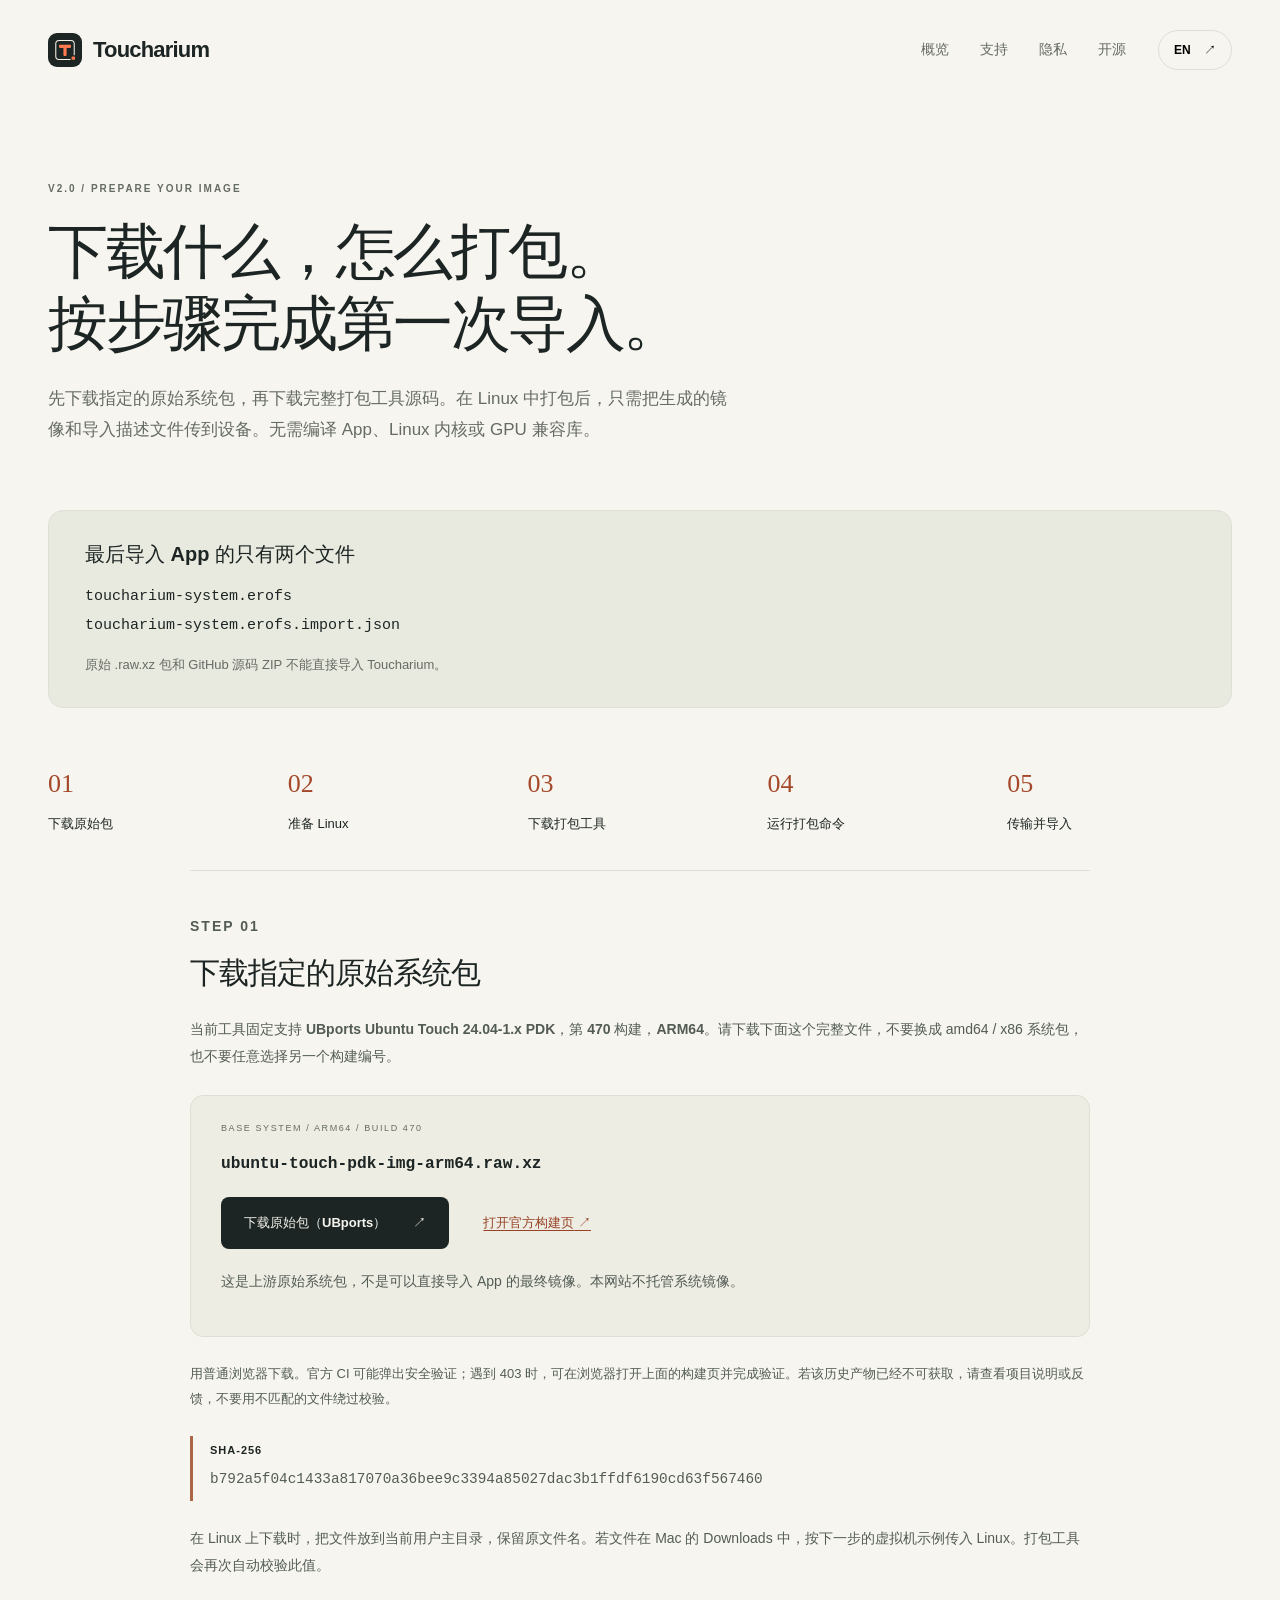
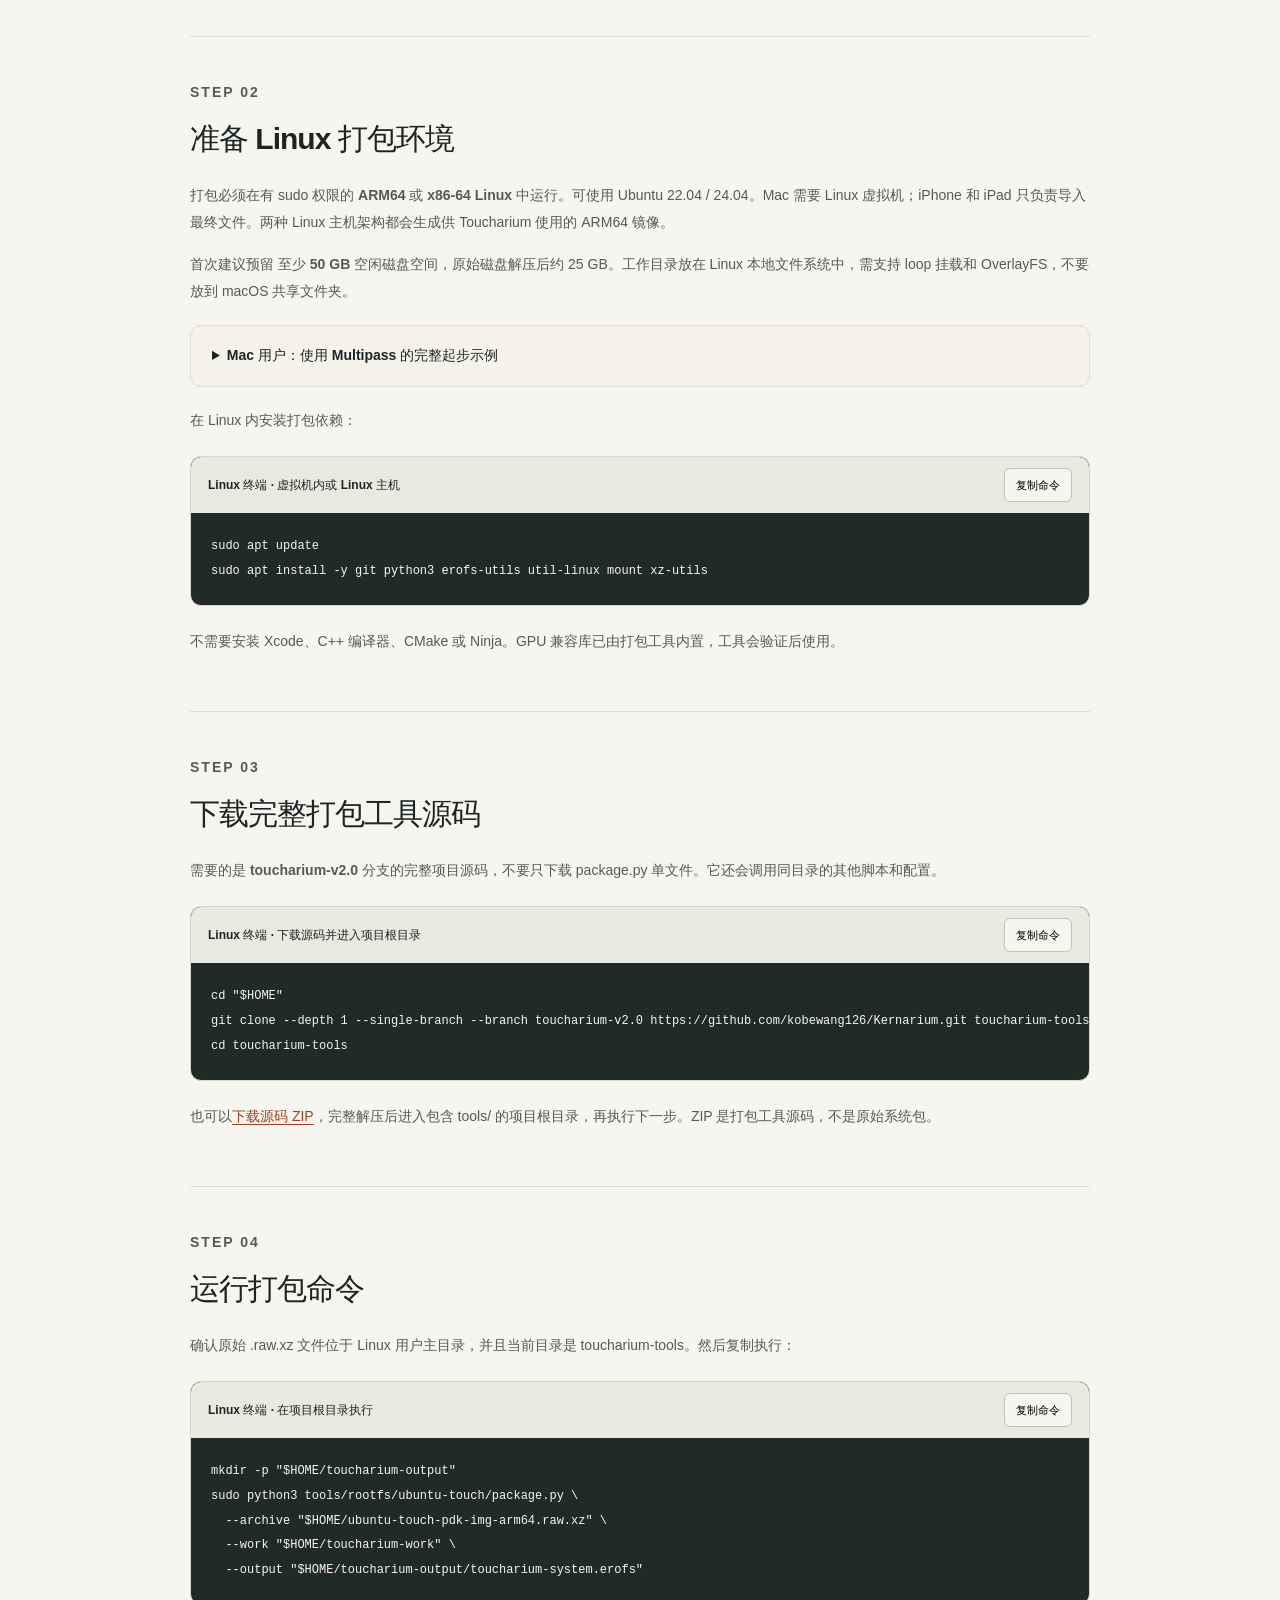
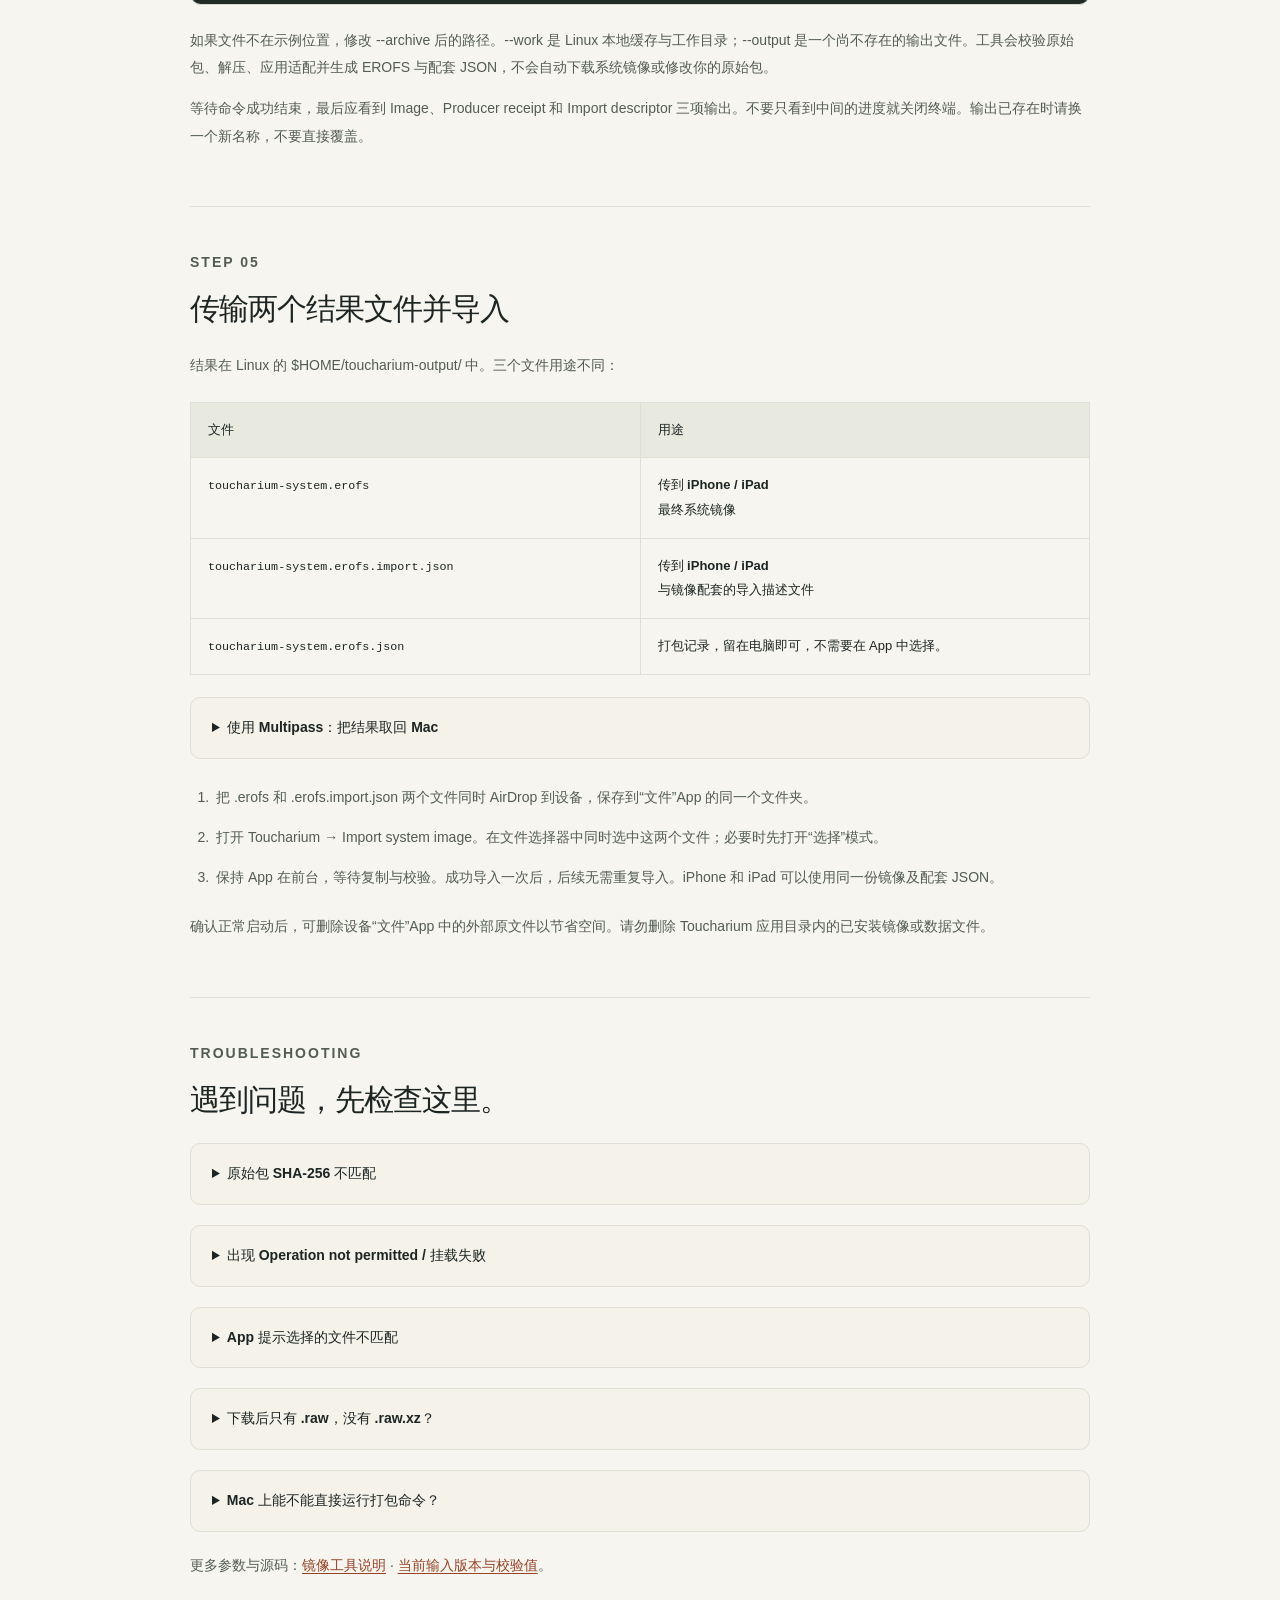
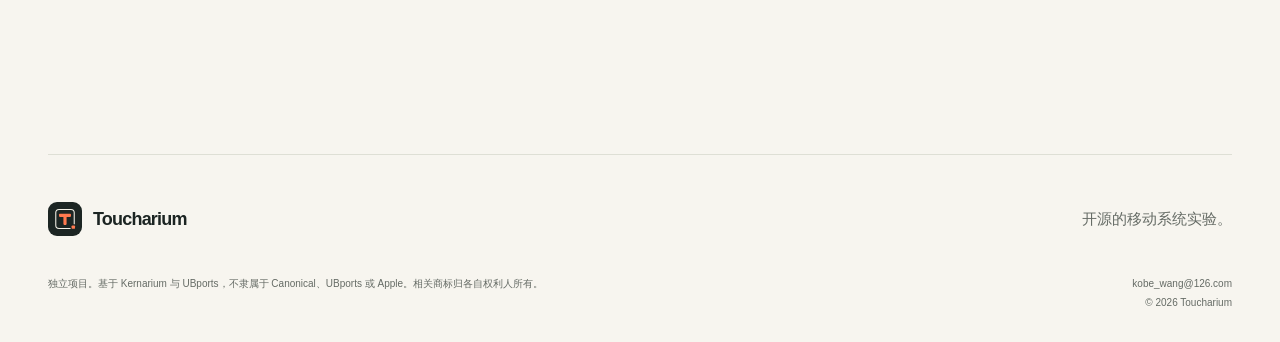
==== image-guide.html @ d398beb9 "Add step-by-step image download and packaging guide" ====
<!doctype html>
<!-- SPDX-License-Identifier: GPL-2.0-or-later -->
<html lang="zh-CN" data-lang="zh"><head><meta charset="utf-8"><meta name="viewport" content="width=device-width, initial-scale=1"><title>镜像下载与打包指南 / Image preparation · Toucharium</title><meta name="description" content="Toucharium V2.0 镜像准备指南：下载指定 UBports 原始包，在 ARM64 或 x86-64 Linux 打包，再将 EROFS 镜像和配套 JSON 导入 iPhone 或 iPad。"><meta name="theme-color" content="#f7f5ef"><meta name="color-scheme" content="light"><meta name="referrer" content="strict-origin-when-cross-origin"><link rel="icon" href="assets/icon.svg" type="image/svg+xml"><link rel="stylesheet" href="assets/style.css?v=image-preparation"><script src="assets/site.js?v=image-preparation" defer></script></head><body><a class="skip" href="#main"><span data-zh>跳到正文</span><span data-en lang="en">Skip to content</span></a><header class="site-header"><a class="wordmark" href="./" aria-label="Toucharium home"><img src="assets/icon.svg" width="34" height="34" alt=""><span>Toucharium</span></a><nav aria-label="Main navigation"><a href="./"><span data-zh>概览</span><span data-en lang="en">Overview</span></a><a href="support.html"><span data-zh>支持</span><span data-en lang="en">Support</span></a><a href="privacy.html"><span data-zh>隐私</span><span data-en lang="en">Privacy</span></a><a href="open-source.html"><span data-zh>开源</span><span data-en lang="en">Source</span></a></nav><button class="language" id="language" type="button" aria-label="Switch to English">EN <span aria-hidden="true">↗</span></button></header><main id="main"><div class="page-heading"><p class="eyebrow">V2.0 / PREPARE YOUR IMAGE</p><h1><span data-zh>下载什么，怎么打包。<br>按步骤完成第一次导入。</span><span data-en lang="en">What to download. How to package it.<br>Your first import, step by step.</span></h1><p class="lead"><span data-zh>先下载指定的原始系统包，再下载完整打包工具源码。在 Linux 中打包后，只需把生成的镜像和导入描述文件传到设备。无需编译 App、Linux 内核或 GPU 兼容库。</span><span data-en lang="en">Download the specified base-system archive and the complete packaging-tool source. Package on Linux, then transfer the resulting image and import descriptor to your device. You do not need to compile the app, Linux kernel or GPU compatibility library.</span></p></div><div class="prep-outcome"><strong><span data-zh>最后导入 App 的只有两个文件</span><span data-en lang="en">Only two files go into the app</span></strong><code>toucharium-system.erofs<br>toucharium-system.erofs.import.json</code><p><span data-zh>原始 .raw.xz 包和 GitHub 源码 ZIP 不能直接导入 Toucharium。</span><span data-en lang="en">The original .raw.xz archive and GitHub source ZIP cannot be imported directly into Toucharium.</span></p></div><nav class="prep-steps-nav" aria-label="Preparation steps"><a href="#download-base"><span>01</span><span data-zh>下载原始包</span><span data-en lang="en">Download base</span></a><a href="#linux-environment"><span>02</span><span data-zh>准备 Linux</span><span data-en lang="en">Prepare Linux</span></a><a href="#download-tools"><span>03</span><span data-zh>下载打包工具</span><span data-en lang="en">Get the tools</span></a><a href="#package-image"><span>04</span><span data-zh>运行打包命令</span><span data-en lang="en">Package image</span></a><a href="#transfer-import"><span>05</span><span data-zh>传输并导入</span><span data-en lang="en">Transfer & import</span></a></nav><div class="prep-content"><section class="prep-step" id="download-base"><p class="eyebrow">STEP 01</p><h2><span data-zh>下载指定的原始系统包</span><span data-en lang="en">Download the pinned base archive</span></h2><p><span data-zh>当前工具固定支持 <strong>UBports Ubuntu Touch 24.04-1.x PDK，第 470 构建，ARM64</strong>。请下载下面这个完整文件，不要换成 amd64 / x86 系统包，也不要任意选择另一个构建编号。</span><span data-en lang="en">The current tool pins <strong>UBports Ubuntu Touch 24.04-1.x PDK, build 470, ARM64</strong>. Download the complete file below. Do not substitute an amd64/x86 guest archive or a different build number.</span></p><div class="download-card"><span class="feature-number">BASE SYSTEM / ARM64 / BUILD 470</span><h3><code>ubuntu-touch-pdk-img-arm64.raw.xz</code></h3><div class="download-actions"><a class="button primary" href="https://ci.ubports.com/job/ubuntu-touch-rootfs/job/ubports%252F24.04-1.x/470/artifact/ubuntu-touch-pdk-img-arm64.raw.xz" target="_blank" rel="noopener"><span data-zh>下载原始包（UBports）</span><span data-en lang="en">Download archive (UBports)</span> ↗</a><a class="text-link" href="https://ci.ubports.com/job/ubuntu-touch-rootfs/job/ubports%252F24.04-1.x/470/" target="_blank" rel="noopener"><span data-zh>打开官方构建页</span><span data-en lang="en">Open official build page</span> ↗</a></div><p><span data-zh>这是上游原始系统包，不是可以直接导入 App 的最终镜像。本网站不托管系统镜像。</span><span data-en lang="en">This is the upstream base-system archive, not the finished app-import image. This website does not host system images.</span></p></div><p class="prep-note"><span data-zh>用普通浏览器下载。官方 CI 可能弹出安全验证；遇到 403 时，可在浏览器打开上面的构建页并完成验证。若该历史产物已经不可获取，请查看项目说明或反馈，不要用不匹配的文件绕过校验。</span><span data-en lang="en">Use a normal browser to download it. The official CI may show a browser security challenge. If you see a 403 response, open the build page in your browser and complete its verification. If the historical artifact is no longer available, consult the project or report it rather than bypassing validation with another file.</span></p><div class="digest-box"><strong>SHA-256</strong><code>b792a5f04c1433a817070a36bee9c3394a85027dac3b1ffdf6190cd63f567460</code></div><p><span data-zh>在 Linux 上下载时，把文件放到当前用户主目录，保留原文件名。若文件在 Mac 的 Downloads 中，按下一步的虚拟机示例传入 Linux。打包工具会再次自动校验此值。</span><span data-en lang="en">When downloading on Linux, place the file in your current user’s home directory and retain its filename. If it is in Downloads on a Mac, use the VM example in the next step to transfer it into Linux. The packaging tool verifies this digest again automatically.</span></p></section><section class="prep-step" id="linux-environment"><p class="eyebrow">STEP 02</p><h2><span data-zh>准备 Linux 打包环境</span><span data-en lang="en">Prepare the Linux environment</span></h2><p><span data-zh>打包必须在有 sudo 权限的 <strong>ARM64 或 x86-64 Linux</strong> 中运行。可使用 Ubuntu 22.04 / 24.04。Mac 需要 Linux 虚拟机；iPhone 和 iPad 只负责导入最终文件。两种 Linux 主机架构都会生成供 Toucharium 使用的 ARM64 镜像。</span><span data-en lang="en">Packaging runs on <strong>ARM64 or x86-64 Linux</strong> with sudo access; Ubuntu 22.04 / 24.04 can be used. A Mac needs a Linux VM. iPhone and iPad only import the finished files. Either Linux host architecture produces an ARM64 guest image for Toucharium.</span></p><p><span data-zh>首次建议预留 <strong>至少 50 GB 空闲磁盘空间</strong>，原始磁盘解压后约 25 GB。工作目录放在 Linux 本地文件系统中，需支持 loop 挂载和 OverlayFS，不要放到 macOS 共享文件夹。</span><span data-en lang="en">Allow <strong>at least 50 GB of free disk space</strong> for a first run; the decompressed raw disk is approximately 25 GB. Keep the work directory on a local Linux filesystem supporting loop mounts and OverlayFS, rather than a macOS shared folder.</span></p><details class="prep-option"><summary><span data-zh>Mac 用户：使用 Multipass 的完整起步示例</span><span data-en lang="en">On a Mac: a Multipass setup example</span></summary><p><span data-zh>先按 <a href="https://canonical.com/multipass/docs/latest/how-to-guides/install-multipass/" target="_blank" rel="noopener">Multipass 官方说明</a>安装 Multipass。以下示例创建 Ubuntu 24.04 虚拟机，分配 70 GB 磁盘和 4 GB 内存。若同名虚拟机已存在，可使用现有虚拟机或换一个名称。</span><span data-en lang="en">Install Multipass using the <a href="https://canonical.com/multipass/docs/latest/how-to-guides/install-multipass/" target="_blank" rel="noopener">official instructions</a>. This example creates an Ubuntu 24.04 VM with a 70 GB disk and 4 GB of memory. If that name already exists, use your existing VM or choose another name.</span></p><div class="command-block"><div class="command-top"><span class="terminal-label mac"><span data-zh>Mac 终端 · 尚未进入 Linux</span><span data-en lang="en">Mac terminal · before entering Linux</span></span><button type="button" class="copy-command" data-copy-target="mac-vm"><span data-zh>复制命令</span><span data-en lang="en">Copy command</span></button></div><pre><code id="mac-vm">multipass launch 24.04 --name toucharium-packager --disk 70G --memory 4G --cpus 4
multipass transfer &quot;$HOME/Downloads/ubuntu-touch-pdk-img-arm64.raw.xz&quot; toucharium-packager:.
multipass shell toucharium-packager</code></pre></div><p><span data-zh>执行 shell 命令后，后续的 Linux 命令都在虚拟机内运行。这里的 $HOME 指 Linux 用户主目录，不是 Mac 主目录。参考：<a href="https://canonical.com/multipass/docs/latest/reference/command-line-interface/launch/">创建虚拟机</a>、<a href="https://canonical.com/multipass/docs/latest/reference/command-line-interface/transfer/">传输文件</a>。</span><span data-en lang="en">After entering the shell, run subsequent Linux commands inside the VM. $HOME now refers to your Linux home, not your Mac home. References: <a href="https://canonical.com/multipass/docs/latest/reference/command-line-interface/launch/">launch</a> and <a href="https://canonical.com/multipass/docs/latest/reference/command-line-interface/transfer/">transfer</a>.</span></p></details><p><span data-zh>在 Linux 内安装打包依赖：</span><span data-en lang="en">Install the packaging dependencies inside Linux:</span></p><div class="command-block"><div class="command-top"><span class="terminal-label linux"><span data-zh>Linux 终端 · 虚拟机内或 Linux 主机</span><span data-en lang="en">Linux terminal · VM or Linux host</span></span><button type="button" class="copy-command" data-copy-target="linux-deps"><span data-zh>复制命令</span><span data-en lang="en">Copy command</span></button></div><pre><code id="linux-deps">sudo apt update
sudo apt install -y git python3 erofs-utils util-linux mount xz-utils</code></pre></div><p><span data-zh>不需要安装 Xcode、C++ 编译器、CMake 或 Ninja。GPU 兼容库已由打包工具内置，工具会验证后使用。</span><span data-en lang="en">Xcode, a C++ compiler, CMake and Ninja are not required. The tool already embeds the GPU compatibility library and verifies it before use.</span></p></section><section class="prep-step" id="download-tools"><p class="eyebrow">STEP 03</p><h2><span data-zh>下载完整打包工具源码</span><span data-en lang="en">Get the complete packaging tools</span></h2><p><span data-zh>需要的是 <strong>toucharium-v2.0 分支的完整项目源码</strong>，不要只下载 package.py 单文件。它还会调用同目录的其他脚本和配置。</span><span data-en lang="en">Use the <strong>complete project source from the toucharium-v2.0 branch</strong>, not package.py alone. It needs the other scripts and configuration files beside it.</span></p><div class="command-block"><div class="command-top"><span class="terminal-label linux"><span data-zh>Linux 终端 · 下载源码并进入项目根目录</span><span data-en lang="en">Linux terminal · get the source and enter its root</span></span><button type="button" class="copy-command" data-copy-target="linux-source"><span data-zh>复制命令</span><span data-en lang="en">Copy command</span></button></div><pre><code id="linux-source">cd &quot;$HOME&quot;
git clone --depth 1 --single-branch --branch toucharium-v2.0 https://github.com/kobewang126/Kernarium.git toucharium-tools
cd toucharium-tools</code></pre></div><p><span data-zh>也可以<a href="https://github.com/kobewang126/Kernarium/archive/refs/heads/toucharium-v2.0.zip">下载源码 ZIP</a>，完整解压后进入包含 tools/ 的项目根目录，再执行下一步。ZIP 是打包工具源码，不是原始系统包。</span><span data-en lang="en">Alternatively, <a href="https://github.com/kobewang126/Kernarium/archive/refs/heads/toucharium-v2.0.zip">download the source ZIP</a>, extract the complete archive and enter the project root containing tools/ before continuing. This ZIP contains the packaging-tool source, not the base-system archive.</span></p></section><section class="prep-step" id="package-image"><p class="eyebrow">STEP 04</p><h2><span data-zh>运行打包命令</span><span data-en lang="en">Package the image</span></h2><p><span data-zh>确认原始 .raw.xz 文件位于 Linux 用户主目录，并且当前目录是 toucharium-tools。然后复制执行：</span><span data-en lang="en">Make sure the .raw.xz archive is in your Linux home directory and that you are in toucharium-tools. Then run:</span></p><div class="command-block"><div class="command-top"><span class="terminal-label linux"><span data-zh>Linux 终端 · 在项目根目录执行</span><span data-en lang="en">Linux terminal · run from the project root</span></span><button type="button" class="copy-command" data-copy-target="linux-package"><span data-zh>复制命令</span><span data-en lang="en">Copy command</span></button></div><pre><code id="linux-package">mkdir -p &quot;$HOME/toucharium-output&quot;
sudo python3 tools/rootfs/ubuntu-touch/package.py \
  --archive &quot;$HOME/ubuntu-touch-pdk-img-arm64.raw.xz&quot; \
  --work &quot;$HOME/toucharium-work&quot; \
  --output &quot;$HOME/toucharium-output/toucharium-system.erofs&quot;</code></pre></div><p><span data-zh>如果文件不在示例位置，修改 --archive 后的路径。--work 是 Linux 本地缓存与工作目录；--output 是一个尚不存在的输出文件。工具会校验原始包、解压、应用适配并生成 EROFS 与配套 JSON，不会自动下载系统镜像或修改你的原始包。</span><span data-en lang="en">If the archive is elsewhere, adjust the path after --archive. --work is a local Linux cache/work directory, and --output must be a new output filename. The tool verifies and decompresses the input, applies adaptations and writes EROFS and JSON outputs. It does not download a system image or modify the original archive.</span></p><p><span data-zh>等待命令成功结束，最后应看到 Image、Producer receipt 和 Import descriptor 三项输出。不要只看到中间的进度就关闭终端。输出已存在时请换一个新名称，不要直接覆盖。</span><span data-en lang="en">Wait for the command to finish successfully. Its final output lists Image, Producer receipt and Import descriptor. Do not close the terminal after an intermediate progress message. If the output already exists, choose another filename rather than overwriting it.</span></p></section><section class="prep-step" id="transfer-import"><p class="eyebrow">STEP 05</p><h2><span data-zh>传输两个结果文件并导入</span><span data-en lang="en">Transfer and import the two result files</span></h2><p><span data-zh>结果在 Linux 的 $HOME/toucharium-output/ 中。三个文件用途不同：</span><span data-en lang="en">The output is in $HOME/toucharium-output/ inside Linux. The three files have different roles:</span></p><table class="prep-files"><thead><tr><th><span data-zh>文件</span><span data-en lang="en">File</span></th><th><span data-zh>用途</span><span data-en lang="en">Use</span></th></tr></thead><tbody><tr><td><code>toucharium-system.erofs</code></td><td><strong><span data-zh>传到 iPhone / iPad</span><span data-en lang="en">Transfer to iPhone / iPad</span></strong><br><span data-zh>最终系统镜像</span><span data-en lang="en">The finished system image</span></td></tr><tr><td><code>toucharium-system.erofs.import.json</code></td><td><strong><span data-zh>传到 iPhone / iPad</span><span data-en lang="en">Transfer to iPhone / iPad</span></strong><br><span data-zh>与镜像配套的导入描述文件</span><span data-en lang="en">The matching import descriptor</span></td></tr><tr><td><code>toucharium-system.erofs.json</code></td><td><span data-zh>打包记录，留在电脑即可，不需要在 App 中选择。</span><span data-en lang="en">Producer receipt. Keep on your computer; do not select it in the app.</span></td></tr></tbody></table><details class="prep-option"><summary><span data-zh>使用 Multipass：把结果取回 Mac</span><span data-en lang="en">With Multipass: copy the results back to your Mac</span></summary><p><span data-zh>先在 Linux shell 输入 exit，回到 Mac 宿主机终端，再执行下面两条命令。</span><span data-en lang="en">First enter exit in the Linux shell to return to your Mac terminal, then run both commands below.</span></p><div class="command-block"><div class="command-top"><span class="terminal-label mac"><span data-zh>Mac 终端 · 已退出 Linux shell</span><span data-en lang="en">Mac terminal · after leaving the Linux shell</span></span><button type="button" class="copy-command" data-copy-target="mac-results"><span data-zh>复制命令</span><span data-en lang="en">Copy command</span></button></div><pre><code id="mac-results">multipass transfer toucharium-packager:toucharium-output/toucharium-system.erofs &quot;$HOME/Downloads/&quot;
multipass transfer toucharium-packager:toucharium-output/toucharium-system.erofs.import.json &quot;$HOME/Downloads/&quot;</code></pre></div></details><ol class="prep-import-list"><li><span data-zh>把 .erofs 和 .erofs.import.json 两个文件同时 AirDrop 到设备，保存到“文件”App 的同一个文件夹。</span><span data-en lang="en">AirDrop both the .erofs and .erofs.import.json files to your device and save them in the same folder in Files.</span></li><li><span data-zh>打开 Toucharium → Import system image。在文件选择器中同时选中这两个文件；必要时先打开“选择”模式。</span><span data-en lang="en">Open Toucharium → Import system image. Select both files together in the document picker; enable Select mode if needed.</span></li><li><span data-zh>保持 App 在前台，等待复制与校验。成功导入一次后，后续无需重复导入。iPhone 和 iPad 可以使用同一份镜像及配套 JSON。</span><span data-en lang="en">Keep the app foregrounded while copying and verification finish. A successful import is reused on later launches. The same image and matching JSON work on iPhone and iPad.</span></li></ol><p><span data-zh>确认正常启动后，可删除设备“文件”App 中的外部原文件以节省空间。请勿删除 Toucharium 应用目录内的已安装镜像或数据文件。</span><span data-en lang="en">Once normal startup is confirmed, you may delete the external originals from Files to save space. Do not delete the installed image or data files inside Toucharium’s app directory.</span></p></section><section class="prep-step" id="problems"><p class="eyebrow">TROUBLESHOOTING</p><h2><span data-zh>遇到问题，先检查这里。</span><span data-en lang="en">If something fails, check these first.</span></h2><details class="prep-option"><summary><span data-zh>原始包 SHA-256 不匹配</span><span data-en lang="en">The base archive SHA-256 does not match</span></summary><p><span data-zh>确认下载的是第 470 构建的 ARM64 .raw.xz 完整文件，不是网页、源码 ZIP 或其他构建。若下载返回了 403 页面，保存下来的可能是 HTML，而不是镜像。不要跳过校验。</span><span data-en lang="en">Check that you have the complete ARM64 .raw.xz from build 470, not a web page, source ZIP or another build. A 403 download may have saved HTML instead of the archive. Do not bypass verification.</span></p></details><details class="prep-option"><summary><span data-zh>出现 Operation not permitted / 挂载失败</span><span data-en lang="en">Operation not permitted or mount failure</span></summary><p><span data-zh>确认使用 sudo，并在支持挂载的完整 Linux 主机或虚拟机中运行。受限容器可能没有挂载权限；工作目录也不能放到 Mac 共享文件夹。</span><span data-en lang="en">Use sudo on a full Linux host or VM with mount support. Restricted containers may not have mount permissions. Keep the work directory off Mac shared folders.</span></p></details><details class="prep-option"><summary><span data-zh>App 提示选择的文件不匹配</span><span data-en lang="en">The app says the files do not match</span></summary><p><span data-zh>只选同次打包生成的 .erofs 和 .erofs.import.json。不要选 .erofs.json 打包记录，也不要修改 JSON 中的校验值。重新打包的镜像可能有不同 SHA，必须使用新生成的配套 JSON。</span><span data-en lang="en">Select the .erofs and .erofs.import.json from the same packaging run. Do not choose the .erofs.json producer receipt or edit its checksums. A rebuilt image can have a different digest and needs its own generated descriptor.</span></p></details><details class="prep-option"><summary><span data-zh>下载后只有 .raw，没有 .raw.xz？</span><span data-en lang="en">The browser left a .raw file instead of .raw.xz?</span></summary><p><span data-zh>有些浏览器会自动解压下载内容。原本不需要手动解压；若现在已有完整的 .raw 文件，可以把打包命令中的 --archive 改为 --disk，并将路径改成该 .raw 文件的位置，其他参数保持不变。传入 Linux 时也使用实际文件名。工具仍会校验解压磁盘的大小和 SHA-256。</span><span data-en lang="en">Some browsers automatically decompress downloads. Manual extraction is unnecessary, but if you already have the complete .raw disk, replace --archive with --disk and point it to that .raw file; keep the other options unchanged. Transfer the actual filename into Linux too. The tool still checks the raw disk size and SHA-256.</span></p></details><details class="prep-option"><summary><span data-zh>Mac 上能不能直接运行打包命令？</span><span data-en lang="en">Can I package directly on macOS?</span></summary><p><span data-zh>不能直接打包；需要 Linux 的挂载与文件系统能力。可以在 Mac 下载文件，再传入 Linux 虚拟机完成打包。</span><span data-en lang="en">Packaging needs Linux mount and filesystem facilities. Download files on your Mac if you prefer, then transfer them into a Linux VM to package.</span></p></details><p><span data-zh>更多参数与源码：<a href="https://github.com/kobewang126/Kernarium/tree/toucharium-v2.0/tools/rootfs/ubuntu-touch">镜像工具说明</a> · <a href="https://github.com/kobewang126/Kernarium/blob/toucharium-v2.0/tools/rootfs/ubuntu-touch/sources.json">当前输入版本与校验值</a>。</span><span data-en lang="en">Further options and source: <a href="https://github.com/kobewang126/Kernarium/tree/toucharium-v2.0/tools/rootfs/ubuntu-touch">packaging-tool guide</a> · <a href="https://github.com/kobewang126/Kernarium/blob/toucharium-v2.0/tools/rootfs/ubuntu-touch/sources.json">pinned input and digests</a>.</span></p></section><p id="copy-status" class="copy-status" role="status" aria-live="polite"></p></div></main><footer class="site-footer"><div class="footer-top"><a class="wordmark" href="./"><img src="assets/icon.svg" width="30" height="30" alt=""><span>Toucharium</span></a><p><span data-zh>开源的移动系统实验。</span><span data-en lang="en">An open-source mobile computing experiment.</span></p></div><div class="footer-bottom"><p><span data-zh>独立项目。基于 Kernarium 与 UBports，不隶属于 Canonical、UBports 或 Apple。相关商标归各自权利人所有。</span><span data-en lang="en">An independent project built on Kernarium and UBports. Not affiliated with Canonical, UBports or Apple. Trademarks belong to their respective owners.</span></p><div><a href="mailto:kobe_wang@126.com">kobe_wang@126.com</a><span>© 2026 Toucharium</span></div></div></footer></body></html>
---- assets/style.css ----
/* SPDX-License-Identifier: GPL-2.0-or-later */
:root{--paper:#f7f5ef;--ink:#1c2523;--muted:#656b65;--line:#dedfd5;--orange:#ff794f;--serif:Georgia,"Songti SC",serif;font-family:-apple-system,BlinkMacSystemFont,"Segoe UI","PingFang SC",sans-serif;color:var(--ink);background:var(--paper);font-synthesis:none;scroll-behavior:smooth}
*{box-sizing:border-box}body{margin:0}a{color:inherit;text-decoration:none}button{font:inherit}img{display:block;max-width:100%;height:auto}button,a{-webkit-tap-highlight-color:transparent}a:focus-visible,button:focus-visible,summary:focus-visible{outline:3px solid #b74520;outline-offset:5px}::selection{background:#ffb79e;color:var(--ink)}[data-en]{display:none}html[data-lang=en] [data-en]{display:revert}html[data-lang=en] [data-zh]{display:none}.skip{position:absolute;left:16px;top:-80px;padding:14px;background:var(--ink);color:white;z-index:100}.skip:focus{top:12px}.site-header{height:100px;max-width:1280px;padding:0 48px;margin:auto;display:flex;align-items:center;justify-content:space-between;gap:32px}.wordmark{display:inline-flex;align-items:center;gap:11px;font-weight:720;font-size:22px;letter-spacing:-.8px;white-space:nowrap}.wordmark img{border-radius:9px;width:34px;height:34px}.site-header nav{display:flex;align-items:center;gap:31px;margin-left:auto;font-size:14px}.site-header nav a{color:var(--muted);padding:12px 0}.site-header nav a:hover,.site-header nav a[aria-current]{color:var(--ink)}.site-header nav a[aria-current]{box-shadow:0 1px 0 var(--ink)}.language{background:transparent;border:1px solid var(--line);border-radius:22px;padding:9px 15px;cursor:pointer;font-size:12px;font-weight:650;min-height:40px}.language span{margin-left:10px}main{max-width:1280px;margin:auto;padding:0 48px}.hero{display:grid;grid-template-columns:1.05fr 1fr;align-items:center;gap:38px;min-height:740px;padding:40px 0 76px}.hero-copy{padding-bottom:4px}.preview-label{display:inline-flex;align-items:center;gap:9px;border:1px solid var(--line);border-radius:30px;padding:9px 13px;font-size:10px;letter-spacing:1.4px;font-weight:600}.status-dot{width:6px;height:6px;border-radius:50%;background:#62896a;box-shadow:0 0 0 3px #62896a12}.hero h1{font-size:clamp(48px,5.2vw,72px);line-height:1.17;letter-spacing:-3.8px;font-weight:600;margin:30px 0 25px}.hero h1 em{font-family:var(--serif);font-weight:400;font-style:italic;color:#a4492b}.hero-description{color:var(--muted);font-size:17px;line-height:1.95;max-width:465px;margin:0}.hero-actions{display:flex;flex-wrap:wrap;align-items:center;gap:27px;margin-top:34px}.button{display:inline-flex;align-items:center;justify-content:space-between;gap:27px;padding:17px 23px;border-radius:8px;font-size:13px;font-weight:650;min-height:52px;transition:transform .2s,background .2s;white-space:nowrap}.button:hover{transform:translateY(-2px)}.primary{background:var(--ink);color:var(--paper)}.primary:hover{background:#36433e}.text-link{font-size:13px;font-weight:600;padding:14px 0}.text-link span{margin-left:9px}.availability{font-size:11px;color:var(--muted);line-height:1.8;margin-top:23px;max-width:415px}.hero-art{height:610px;position:relative;border-radius:150px 150px 30px 30px;background:#e9eadf;overflow:hidden;display:flex;justify-content:center;align-items:center}.hero-art:before{content:"";position:absolute;width:540px;height:540px;border:1px solid #c6c9bb;border-radius:50%;transform:translate(20px,60px)}.hero-art:after{content:"";position:absolute;width:420px;height:420px;border:1px solid #c6c9bb;border-radius:50%;transform:translate(20px,60px)}.art-grid{position:absolute;inset:0;background-image:radial-gradient(#a5ad9f 1px,transparent 1px);background-size:22px 22px;opacity:.26}.art-caption{position:absolute;top:47px;left:0;right:0;text-align:center;font-size:9px;letter-spacing:3px;color:#788375;z-index:1}.phone{width:232px;background:#1c2523;padding:7px;border-radius:36px;box-shadow:15px 24px 35px #1c252326,0 0 0 1px #1c252340;transform:rotate(-5deg) translateY(13px);position:relative;z-index:2}.phone-screen{position:relative;border-radius:29px;overflow:hidden;background:white}.phone-screen>img{width:100%;height:auto}.island{position:absolute;top:8px;left:50%;transform:translateX(-50%);height:15px;width:59px;background:#111;border-radius:15px}.floating-note{display:flex;align-items:center;gap:11px;position:absolute;bottom:48px;right:20px;background:#fffdf4;box-shadow:0 8px 24px #29322b14;padding:15px 17px;border-radius:11px;z-index:3;transform:rotate(3deg);border:1px solid #fff}.floating-note strong{display:block;font-size:11px;font-weight:650}.floating-note div>span{display:block;font-size:9px;color:var(--muted);margin-top:5px}.small-plus{background:var(--orange);height:30px;width:30px;border-radius:8px;display:grid;place-items:center;font-size:22px;line-height:1}.principles{display:grid;grid-template-columns:repeat(4,1fr);border-top:1px solid var(--line);border-bottom:1px solid var(--line);padding:25px 0;font-size:11px;letter-spacing:.4px}.principles>span,.principles>a{display:flex;gap:9px;align-items:center;justify-content:center;border-right:1px solid var(--line)}.principles>span:before{content:"+";color:#9b634a;font-size:16px}.principles>a{border-right:0}.eyebrow{font-size:10px;letter-spacing:2px;line-height:1.7;font-weight:650;margin:0 0 19px;color:var(--muted)}.explore{padding:100px 0}.section-heading{max-width:650px}.section-heading h2{font-size:40px;letter-spacing:-1.8px;line-height:1.3;font-weight:550;margin:0 0 23px}.section-heading>p:last-child{color:var(--muted);font-size:14px;line-height:1.85}.feature-grid{display:grid;grid-template-columns:repeat(3,1fr);gap:40px;margin-top:50px}.feature{border-top:1px solid var(--line);padding-top:28px}.feature-icon{height:64px;margin-bottom:27px;display:flex;align-items:center;font-size:43px;color:#ae5534}.window-symbol{border:2px solid #ae5534;width:55px;height:54px;border-radius:12px;display:grid;place-items:center;font-size:32px;font-weight:650;position:relative;margin-top:10px}.window-symbol span{position:absolute;width:12px;height:12px;background:var(--orange);border:3px solid var(--paper);box-sizing:content-box;border-radius:4px;bottom:-4px;right:-5px}.keyboard-symbol{padding-top:0;font-size:59px;line-height:1}.code-symbol{font-family:monospace;font-size:38px;font-weight:300}.feature-number{display:block;font-size:9px;letter-spacing:1.6px;color:var(--muted)}.feature h3{font-size:18px;font-weight:600;letter-spacing:-.5px;line-height:1.6;margin:15px 0 10px}.feature p{font-size:13px;color:var(--muted);line-height:1.9;margin:0}.open-banner{display:flex;align-items:center;justify-content:space-between;gap:30px;padding:46px 44px;border-radius:16px;background:var(--ink);color:var(--paper)}.open-banner .eyebrow{color:#b6c1b6}.open-banner h2{font-size:30px;font-weight:500;letter-spacing:-1px;margin:0}.open-banner p:last-child{font-size:12px;line-height:1.8;color:#c1c8be;margin-bottom:0}.light{background:var(--paper);color:var(--ink)}.need-help{padding:86px 0 100px;display:flex;align-items:center;justify-content:space-between;gap:25px}.need-help h2{font-size:30px;letter-spacing:-1px;font-weight:500;margin:0}.need-help p:last-child{font-size:13px;color:var(--muted);margin-bottom:0}.outline{border:1px solid #b8bdb2}.site-footer{max-width:1184px;margin:0 auto;border-top:1px solid var(--line);padding:40px 0 32px}.footer-top{display:flex;align-items:center;justify-content:space-between;gap:24px}.footer-top .wordmark{font-size:18px}.footer-top p{font-family:var(--serif);font-style:italic;color:var(--muted);font-size:15px}.footer-bottom{display:flex;justify-content:space-between;gap:45px;margin-top:30px;color:var(--muted);font-size:10px;line-height:1.9}.footer-bottom p{max-width:590px;margin:0}.footer-bottom>div{display:flex;flex-direction:column;align-items:flex-end;white-space:nowrap}.footer-bottom a:hover{text-decoration:underline}.page-heading{max-width:800px;padding:80px 0 65px}.page-heading h1{font-size:clamp(38px,5vw,60px);line-height:1.2;letter-spacing:-2.5px;font-weight:550;margin:0 0 24px}.lead{font-size:17px;color:var(--muted);line-height:1.8;max-width:680px;margin:0}.reading-layout{display:grid;grid-template-columns:235px 1fr;gap:75px;padding:55px 0 100px;border-top:1px solid var(--line)}.reading-layout aside p{font-size:12px;line-height:1.9;color:var(--muted);max-width:215px}.prose{max-width:755px}.prose p{font-size:14px;color:#525c55;line-height:1.95;margin:0 0 18px;overflow-wrap:anywhere}.prose a{color:#984326;text-decoration:underline;text-underline-offset:3px}.prose-section{margin-bottom:38px}.prose-section h2{font-size:20px;font-weight:600;letter-spacing:-.4px;margin:0 0 13px}.support-contact,.repo-card{border-radius:15px;background:#e9eadf;padding:33px 38px;display:flex;justify-content:space-between;align-items:center;gap:25px;margin-bottom:54px}.support-contact .eyebrow,.repo-card .eyebrow{margin-bottom:12px}.support-contact h2,.repo-card h2{font-size:26px;font-weight:550;margin:0;letter-spacing:-.7px}.support-contact p:last-child,.repo-card p:last-child{font-size:12px;color:var(--muted);line-height:1.8;margin-bottom:0}.contact-email{font-size:18px;white-space:nowrap;font-weight:500;letter-spacing:-.5px}.contact-email:hover{text-decoration:underline;text-underline-offset:5px}.prose details{border-bottom:1px solid var(--line);padding:22px 0}.prose details:first-child{padding-top:0}.prose summary{cursor:pointer;list-style:none;display:flex;align-items:center;justify-content:space-between;gap:24px;font-size:16px;font-weight:550;line-height:1.6;min-height:32px}.prose summary::-webkit-details-marker{display:none}.prose summary>span:last-child{font-weight:300;font-size:25px;color:var(--muted)}.prose details[open] summary>span:last-child{transform:rotate(45deg)}.prose details p{margin-top:18px;margin-bottom:1px}.support-secondary{padding-top:28px}.repo-card{background:#ece8dd}.repo-card .button{flex-shrink:0}
@media(min-width:1400px){.hero-art{height:660px}.phone{width:254px}.hero{min-height:800px}.hero h1{font-size:73px}}
@media(max-width:1000px){.site-header{padding:0 30px}.site-header nav{gap:22px}main{padding:0 30px}.hero{gap:27px;min-height:660px}.hero h1{font-size:52px;letter-spacing:-2.5px}.hero-description{font-size:14px}.hero-art{height:550px;border-radius:120px 120px 25px 25px}.phone{width:218px}.floating-note{right:12px;bottom:37px;padding:12px}.hero-actions{gap:20px;flex-wrap:wrap}.feature-grid{gap:25px}.feature h3{font-size:16px}.site-footer{margin:0 30px}.reading-layout{grid-template-columns:190px 1fr;gap:40px}.support-contact{align-items:flex-start;flex-direction:column;gap:20px}.section-heading h2{font-size:36px}.repo-card{align-items:flex-start;flex-direction:column}}
@media(max-width:650px){.site-header{height:auto;min-height:122px;padding:20px 22px 14px;flex-wrap:wrap;gap:14px}.wordmark{font-size:20px}.site-header .wordmark{order:0}.language{order:1;margin-left:auto;padding:8px 13px;min-height:38px}.site-header nav{order:2;width:100%;justify-content:space-between;margin:0;gap:12px;font-size:12px}.site-header nav a{padding:8px 0}main{padding:0 22px}.hero{grid-template-columns:1fr;gap:38px;padding:30px 0 37px;min-height:0}.hero-copy{padding:0 2px}.preview-label{font-size:9px;letter-spacing:1px;padding:8px 12px}.hero h1{font-size:48px;letter-spacing:-2.8px;margin:25px 0 22px;line-height:1.2}.hero-description{font-size:14px;line-height:1.9}.hero-actions{margin-top:25px;gap:25px}.button{padding:15px 19px;font-size:12px;min-height:48px}.availability{font-size:10px;margin-top:18px;max-width:310px}.hero-art{height:535px;border-radius:110px 110px 24px 24px}.phone{width:211px;transform:rotate(-5deg) translateY(15px);border-radius:32px}.phone-screen{border-radius:25px}.art-caption{top:29px;font-size:8px;letter-spacing:2.4px}.floating-note{bottom:26px;right:13px}.principles{grid-template-columns:1fr 1fr;row-gap:20px;padding:23px 0;font-size:10px}.principles>span:nth-child(2){border-right:0}.explore{padding:65px 0}.section-heading h2{font-size:33px;letter-spacing:-1.8px}.section-heading>p:last-child{font-size:13px}.section-heading>p:last-child br{display:none}.feature-grid{grid-template-columns:1fr;gap:32px;margin-top:30px}.feature{padding:24px 0 0}.feature-icon{float:right;margin:5px 5px 10px 20px;width:55px;height:54px}.feature h3{font-size:18px;margin-top:12px}.feature p{font-size:13px;max-width:400px}.feature-number{padding-top:5px}.open-banner{padding:32px 26px;flex-direction:column;align-items:flex-start;gap:25px}.open-banner h2{font-size:26px}.open-banner p:last-child{font-size:12px}.open-banner .button{min-width:135px}.need-help{padding:62px 0;flex-direction:column;align-items:flex-start;gap:28px}.need-help h2{font-size:27px}.eyebrow{font-size:9px;letter-spacing:1.7px;margin-bottom:14px}.site-footer{padding:28px 0;margin:0 22px}.footer-top{flex-direction:column;align-items:flex-start;gap:8px}.footer-top p{font-size:13px;margin:8px 0}.footer-bottom{flex-direction:column;gap:15px;margin-top:22px}.footer-bottom>div{align-items:flex-start;gap:6px}.page-heading{padding:48px 0 40px}.page-heading h1{font-size:39px;letter-spacing:-1.8px;margin-bottom:20px}.lead{font-size:14px}.reading-layout{grid-template-columns:1fr;gap:28px;padding:30px 0 58px}.reading-layout aside p{max-width:100%;font-size:11px}.reading-layout aside .eyebrow{margin-bottom:9px}.prose-section h2{font-size:19px}.prose p{font-size:13px;line-height:1.95}.prose-section{margin-bottom:30px}.support-contact,.repo-card{padding:26px 23px;margin-bottom:35px;gap:18px}.support-contact h2,.repo-card h2{font-size:23px;overflow-wrap:anywhere}.support-contact .contact-email{font-size:17px}.prose summary{font-size:15px}.prose details{padding:19px 0}}
@media(prefers-reduced-motion:reduce){:root{scroll-behavior:auto}.button{transition:none}}

/* The download entry remains pending until V2.0 is available. */
.button.store-pending:disabled{background:#e2e5e1;color:#626b65;border:1px solid #c5cbc5;cursor:not-allowed;transform:none;box-shadow:none;opacity:1}
.preview-label .status-dot{background:#929a93;box-shadow:0 0 0 4px #929a9318}

/* Usage guide and unaltered simulator captures. */
.showcase{padding:0 0 90px}.showcase-grid{display:grid;grid-template-columns:minmax(240px,.8fr) minmax(0,1.7fr);gap:32px;align-items:start;margin-top:35px}.showcase figure{margin:0;min-width:0}.capture-link{display:flex;align-items:center;justify-content:center;padding:24px;background:#e9eadf;border:1px solid var(--line);border-radius:16px;min-height:370px;overflow:hidden}.showcase-phone .capture-link{padding:26px 65px}.capture-link img{border-radius:9px;box-shadow:0 10px 30px #1c25231a}.showcase-phone img{width:100%;max-width:245px}.showcase-pad .capture-link{min-height:370px}.showcase-pad img{width:100%}.showcase figcaption{padding-top:23px}.showcase h3{font-size:20px;font-weight:600;letter-spacing:-.5px;margin:13px 0 9px}.showcase figcaption p,.showcase-footer p{font-size:13px;color:var(--muted);line-height:1.9;margin:0}.showcase-footer{display:flex;justify-content:space-between;align-items:center;gap:30px;margin-top:34px}.showcase-footer p{max-width:620px}.guide-intro{padding:32px 38px;margin-bottom:42px;border:1px solid var(--line);border-radius:15px;background:#eeede4}.guide-intro h2{font-size:27px;font-weight:550;letter-spacing:-.7px;margin:0 0 15px;line-height:1.5}.guide-intro p:not(.eyebrow){font-size:14px;color:var(--muted);line-height:1.9;max-width:850px;margin-bottom:8px}.guide-intro .text-link{display:inline-block;color:#984326}.guide-nav{display:flex;flex-direction:column;gap:15px;font-size:12px;line-height:1.6}.guide-nav a:hover{text-decoration:underline;text-underline-offset:3px}.prose code{font-size:.9em;overflow-wrap:anywhere}.prose details{scroll-margin-top:24px}.prose strong{color:var(--ink);font-weight:650}
@media(max-width:1000px){.showcase-grid{grid-template-columns:minmax(200px,.8fr) minmax(0,1.5fr);gap:25px}.showcase-phone .capture-link{padding:24px 38px}.capture-link,.showcase-pad .capture-link{min-height:310px}.showcase h3{font-size:18px}.guide-nav{gap:12px}}
@media(max-width:650px){.showcase{padding-bottom:58px}.showcase-grid{grid-template-columns:1fr;gap:35px;margin-top:25px}.showcase-phone .capture-link{padding:24px;min-height:0}.showcase-phone img{max-width:215px}.showcase-pad .capture-link{padding:15px;min-height:0}.showcase figcaption{padding-top:19px}.showcase-footer{flex-direction:column;align-items:flex-start;gap:19px;margin-top:26px}.guide-intro{padding:25px 23px;margin-bottom:32px}.guide-intro h2{font-size:23px}.guide-intro p:not(.eyebrow){font-size:13px}.guide-nav{display:grid;grid-template-columns:1fr 1fr;gap:12px 20px}}

/* User-facing image download and packaging instructions. */
.prep-content{max-width:900px;margin:0 auto;padding-bottom:65px}.prep-content p,.prep-import-list{font-size:14px;line-height:1.95;color:#525c55;overflow-wrap:anywhere}.prep-content a:not(.button),.prep-entry p a{color:#984326;text-decoration:underline;text-underline-offset:3px}.prep-content h2{font-size:30px;letter-spacing:-1px;font-weight:550;line-height:1.4;margin:0 0 22px}.prep-content h3{font-size:18px;line-height:1.6;margin:15px 0}.prep-content code,.prep-outcome code{font-family:ui-monospace,SFMono-Regular,Menlo,monospace;font-size:.9em;overflow-wrap:anywhere}.prep-outcome{background:#e9eadf;border:1px solid var(--line);border-radius:15px;padding:30px 36px;margin:0 0 32px}.prep-outcome>strong{font-size:20px;display:block;margin-bottom:15px}.prep-outcome>code{display:block;font-size:15px;line-height:1.9}.prep-outcome p{font-size:13px;color:var(--muted);margin-bottom:0;line-height:1.8}.prep-steps-nav{display:grid;grid-template-columns:repeat(5,1fr);gap:15px;padding:22px 0 35px}.prep-steps-nav a{font-size:13px;line-height:1.7}.prep-steps-nav a>span:first-child{display:block;font-family:var(--serif);font-size:26px;color:#a4492b;margin-bottom:7px}.prep-step{padding:42px 0;border-top:1px solid var(--line);scroll-margin-top:24px}.prep-step .eyebrow{margin-bottom:12px}.download-card{padding:27px 30px;border:1px solid var(--line);border-radius:13px;background:#eeede4;margin:24px 0}.download-card h3{overflow-wrap:anywhere}.download-actions{display:flex;flex-wrap:wrap;align-items:center;gap:15px 25px;margin:19px 0}.digest-box{border-left:3px solid #ac6545;padding:8px 0 8px 17px;margin:24px 0}.digest-box strong{display:block;font-size:11px;letter-spacing:1px;margin-bottom:10px}.digest-box code{display:block;overflow-wrap:anywhere;line-height:1.9;color:#525c55}.command-block{border:1px solid #d4d8cf;border-radius:11px;overflow:hidden;margin:22px 0;background:#202b27;color:#f7f5ef}.command-top{display:flex;justify-content:space-between;align-items:center;gap:14px;padding:11px 17px;background:#e9eadf;color:var(--ink)}.terminal-label{font-size:12px;line-height:1.6;font-weight:600}.copy-command{border:1px solid #bdc5b8;border-radius:6px;padding:7px 11px;background:var(--paper);cursor:pointer;white-space:nowrap;font-size:11px;min-height:34px}.command-block pre{margin:0;padding:21px 20px;overflow:auto;line-height:1.9;tab-size:2}.command-block pre code{font-size:12px;overflow-wrap:normal;white-space:pre}.prep-option{border:1px solid var(--line);border-radius:10px;margin:20px 0;padding:18px 21px;background:#f4f2e9}.prep-option summary{font-size:14px;line-height:1.7;font-weight:600;cursor:pointer}.prep-option p{font-size:13px}.prep-option>.command-block{margin-bottom:12px}.prep-note{font-size:13px!important}.prep-files{width:100%;border-collapse:collapse;table-layout:fixed;margin:22px 0;font-size:13px;line-height:1.9}.prep-files th,.prep-files td{padding:15px 17px;border:1px solid var(--line);text-align:left;vertical-align:top;overflow-wrap:anywhere}.prep-files th{background:#e9eadf}.prep-files th:first-child{width:50%}.prep-files strong{font-weight:600}.prep-import-list{padding-left:23px}.prep-import-list li{padding:5px 0 8px 3px}.copy-status{min-height:1.8em}.prep-entry{padding:29px 34px;background:#e9eadf;border-radius:14px;margin-bottom:40px;display:flex;align-items:center;justify-content:space-between;gap:25px}.prep-entry h2{font-size:23px;line-height:1.5;font-weight:550;margin:0 0 9px}.prep-entry p{font-size:13px;color:var(--muted);line-height:1.9;margin:0}.prep-entry>.button{flex-shrink:0}
@media(max-width:800px){.prep-entry{align-items:flex-start;flex-direction:column}.prep-steps-nav{grid-template-columns:repeat(3,1fr);row-gap:22px}.prep-content h2{font-size:27px}}
@media(max-width:650px){.prep-outcome{padding:23px}.prep-outcome>strong{font-size:18px}.prep-outcome>code{font-size:12px}.prep-steps-nav{grid-template-columns:1fr 1fr;gap:20px}.prep-step{padding:31px 0}.prep-content h2{font-size:24px}.prep-content p,.prep-import-list{font-size:13px}.download-card{padding:21px}.download-card h3{font-size:15px}.command-top{padding:10px 12px}.terminal-label{font-size:11px}.copy-command{font-size:10px;padding:6px 9px}.command-block pre{padding:17px 14px}.command-block pre code{font-size:11px}.prep-option{padding:15px}.prep-files th,.prep-files td{padding:12px 10px}.prep-files{font-size:12px}.prep-entry{padding:24px}.prep-entry h2{font-size:21px}.download-actions{align-items:flex-start;flex-direction:column;gap:6px}}
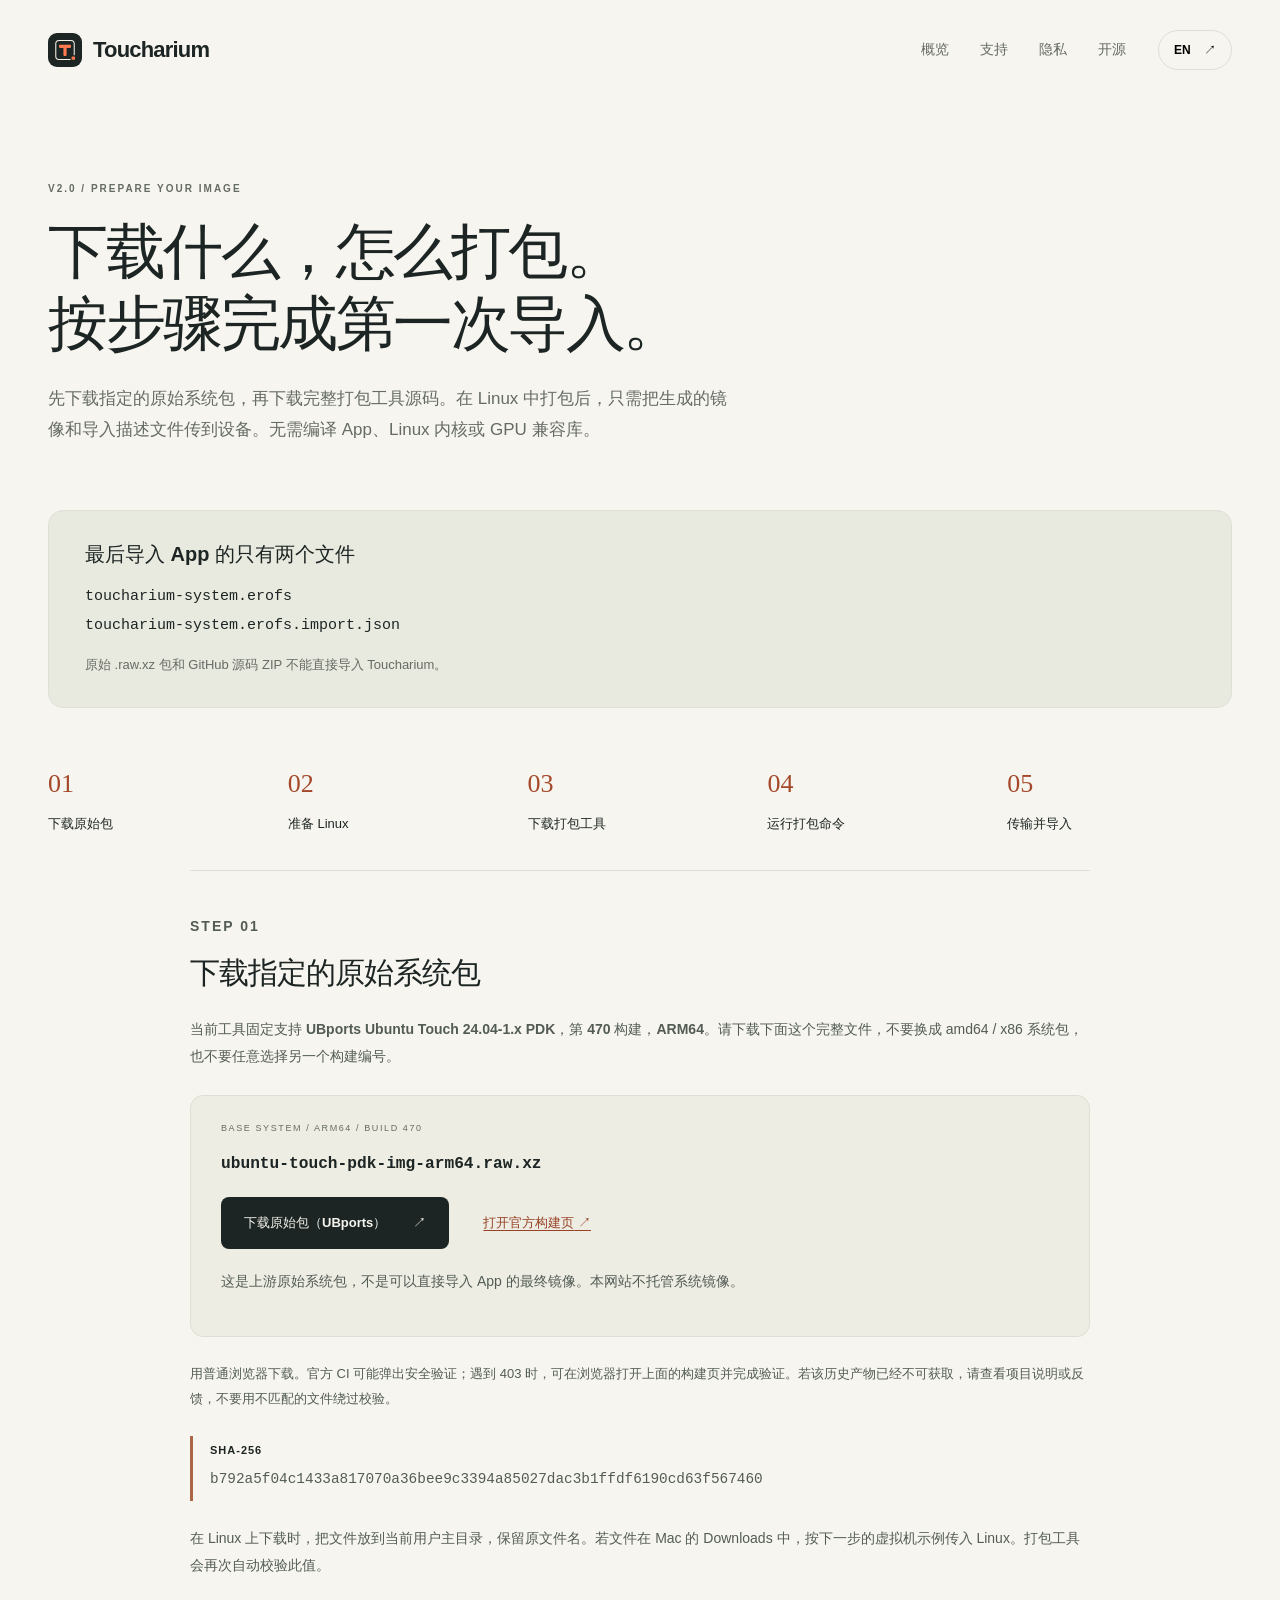
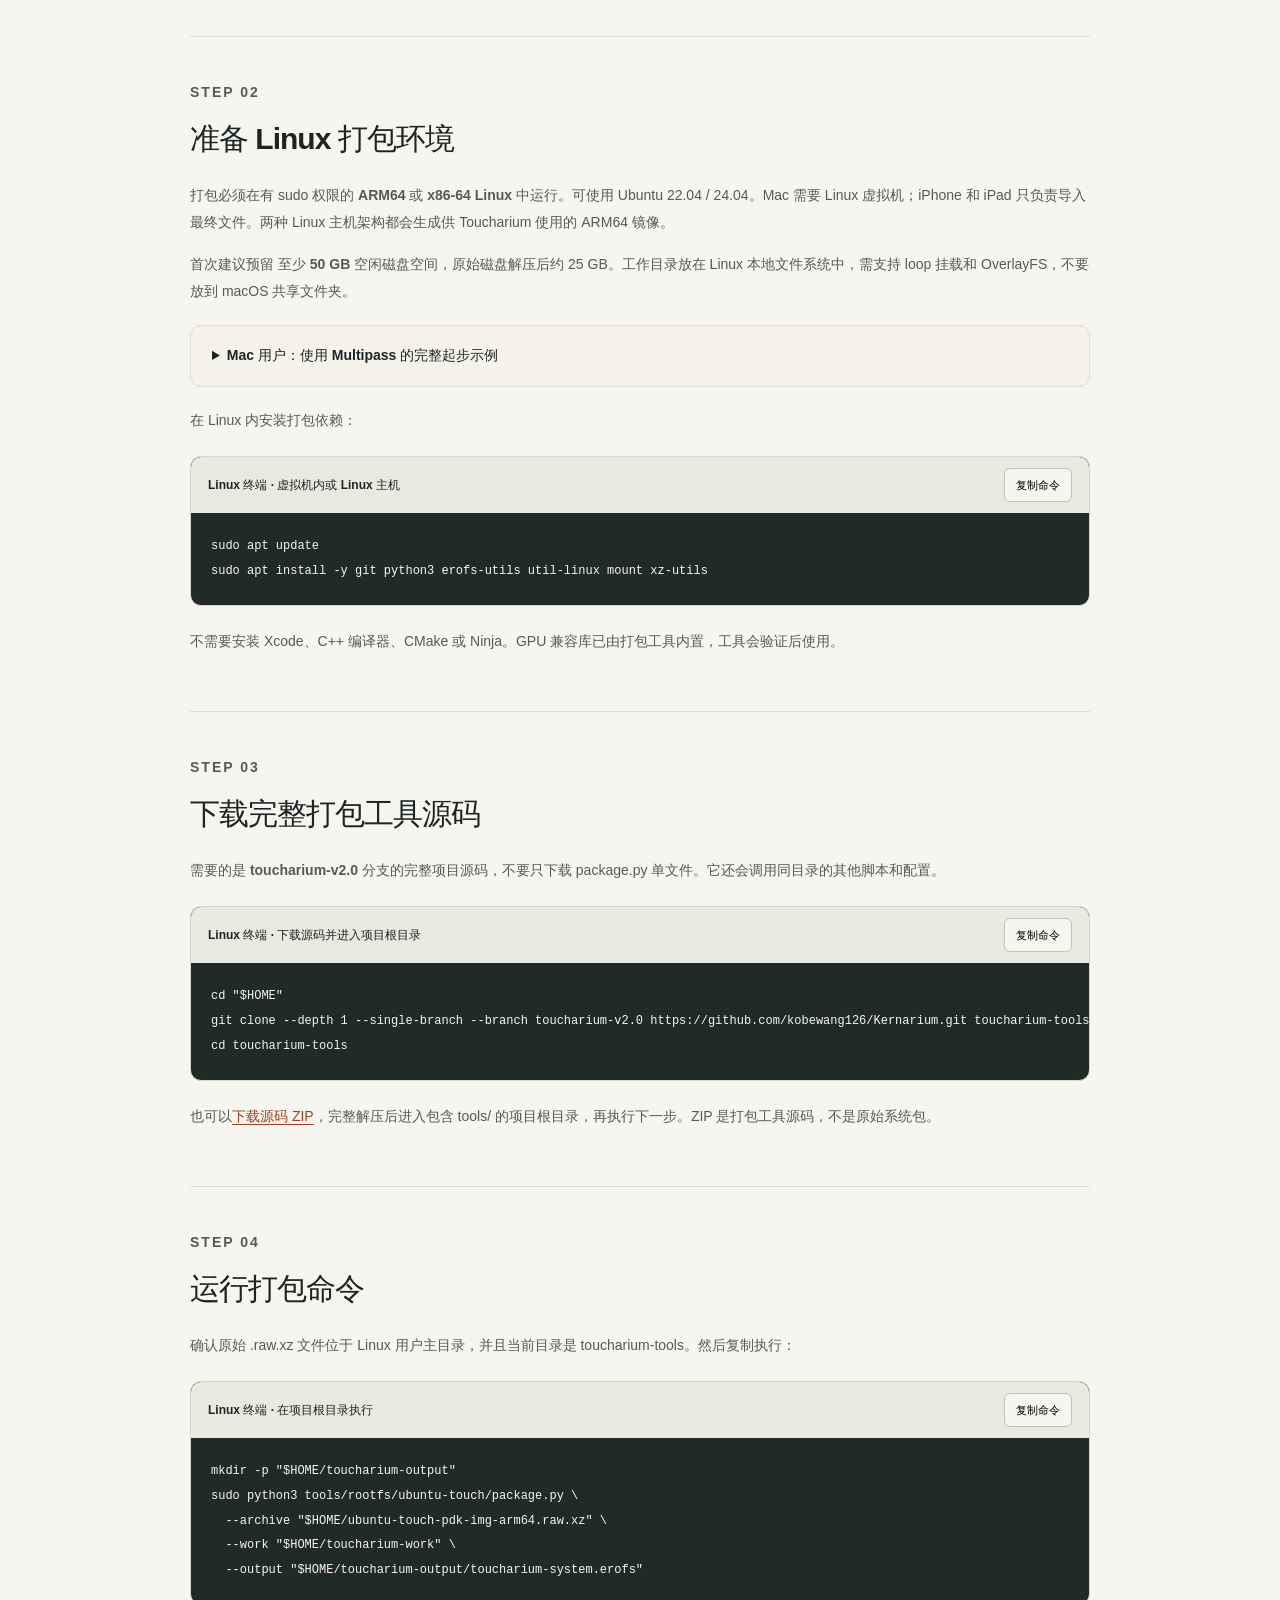
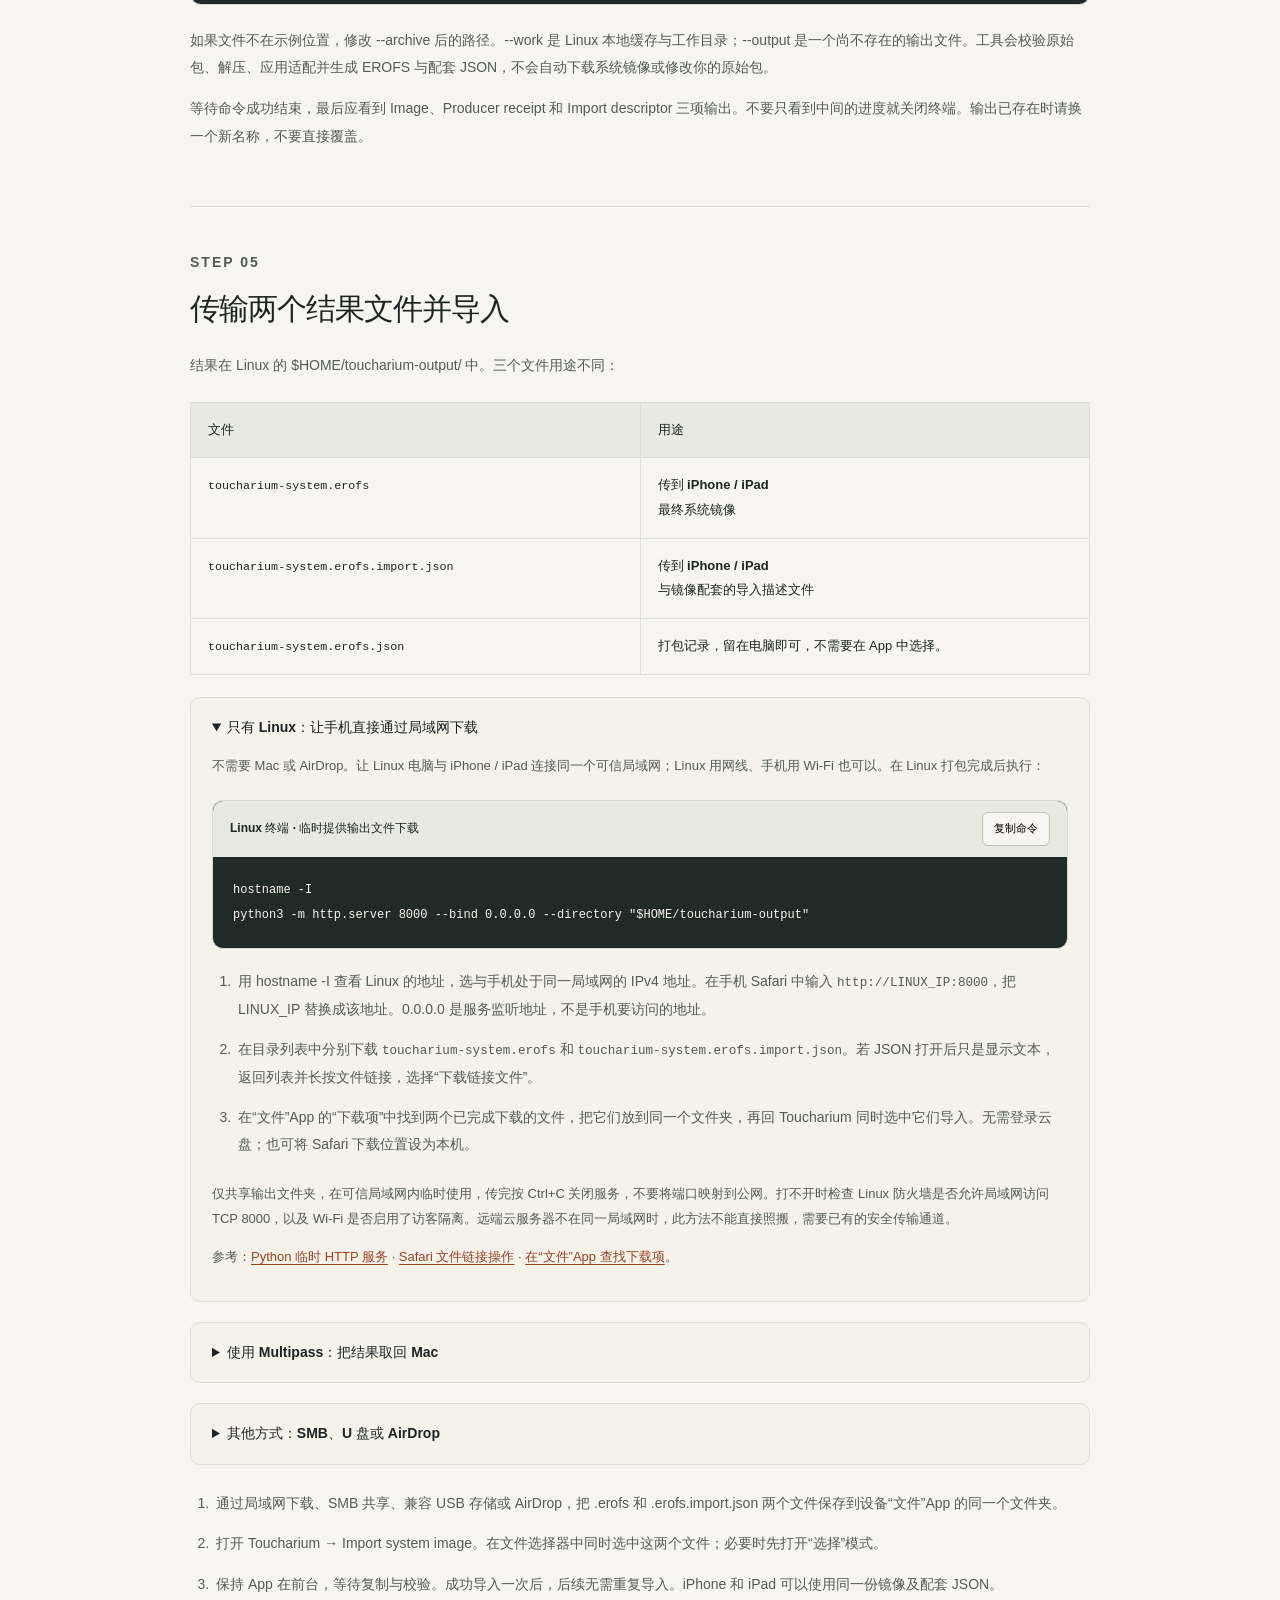
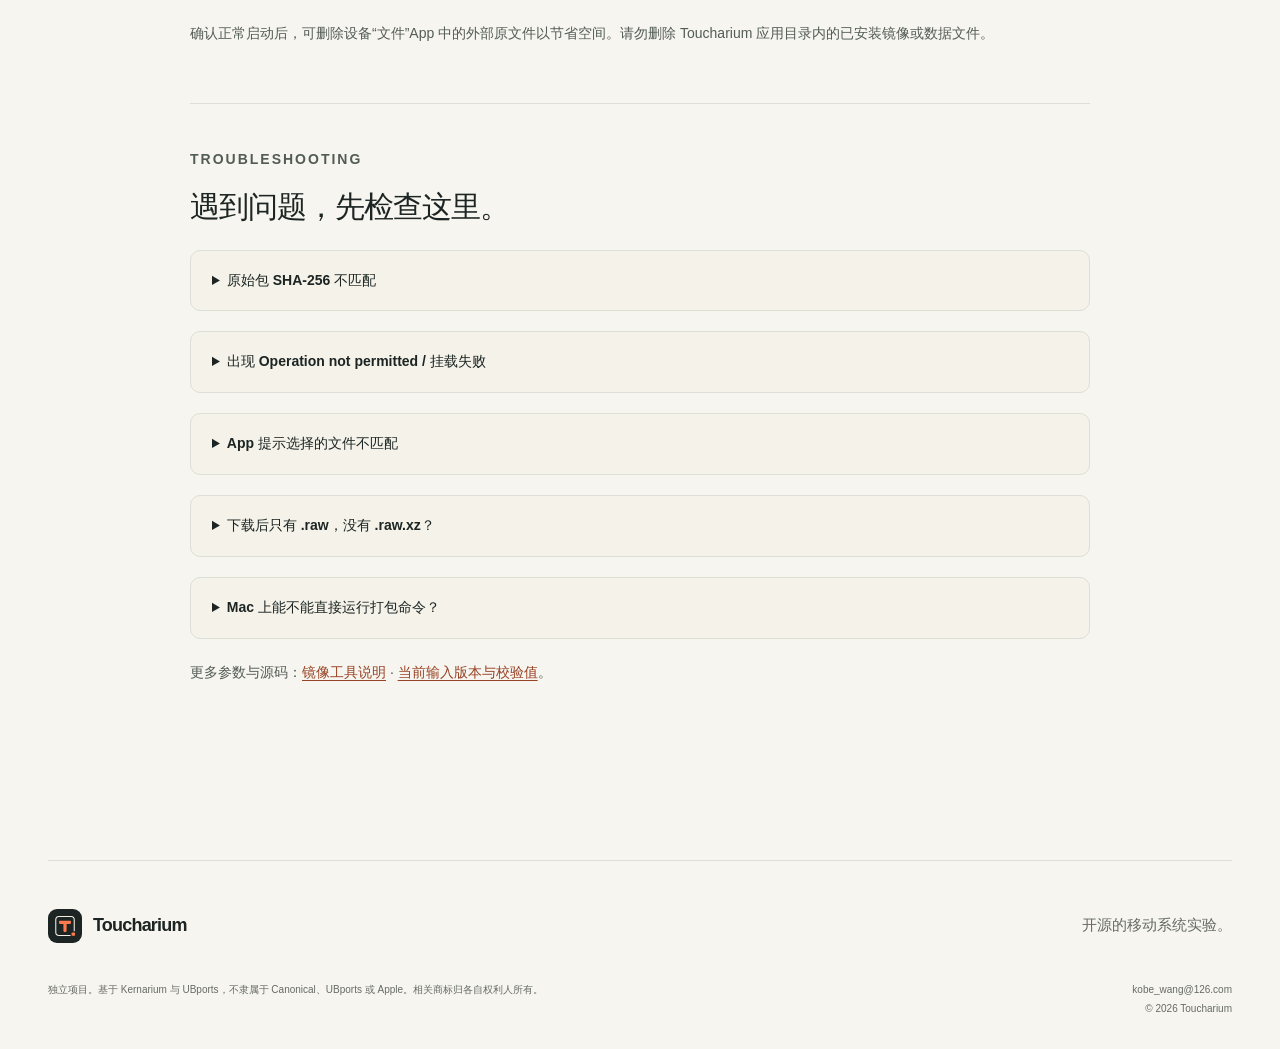
==== commit 1ac2f1a6: "Explain Linux-only and alternative image transfer methods" ====
--- a/image-guide.html
+++ b/image-guide.html
@@ -9,5 +9,6 @@
 sudo python3 tools/rootfs/ubuntu-touch/package.py \
   --archive &quot;$HOME/ubuntu-touch-pdk-img-arm64.raw.xz&quot; \
   --work &quot;$HOME/toucharium-work&quot; \
-  --output &quot;$HOME/toucharium-output/toucharium-system.erofs&quot;</code></pre></div><p><span data-zh>如果文件不在示例位置，修改 --archive 后的路径。--work 是 Linux 本地缓存与工作目录；--output 是一个尚不存在的输出文件。工具会校验原始包、解压、应用适配并生成 EROFS 与配套 JSON，不会自动下载系统镜像或修改你的原始包。</span><span data-en lang="en">If the archive is elsewhere, adjust the path after --archive. --work is a local Linux cache/work directory, and --output must be a new output filename. The tool verifies and decompresses the input, applies adaptations and writes EROFS and JSON outputs. It does not download a system image or modify the original archive.</span></p><p><span data-zh>等待命令成功结束，最后应看到 Image、Producer receipt 和 Import descriptor 三项输出。不要只看到中间的进度就关闭终端。输出已存在时请换一个新名称，不要直接覆盖。</span><span data-en lang="en">Wait for the command to finish successfully. Its final output lists Image, Producer receipt and Import descriptor. Do not close the terminal after an intermediate progress message. If the output already exists, choose another filename rather than overwriting it.</span></p></section><section class="prep-step" id="transfer-import"><p class="eyebrow">STEP 05</p><h2><span data-zh>传输两个结果文件并导入</span><span data-en lang="en">Transfer and import the two result files</span></h2><p><span data-zh>结果在 Linux 的 $HOME/toucharium-output/ 中。三个文件用途不同：</span><span data-en lang="en">The output is in $HOME/toucharium-output/ inside Linux. The three files have different roles:</span></p><table class="prep-files"><thead><tr><th><span data-zh>文件</span><span data-en lang="en">File</span></th><th><span data-zh>用途</span><span data-en lang="en">Use</span></th></tr></thead><tbody><tr><td><code>toucharium-system.erofs</code></td><td><strong><span data-zh>传到 iPhone / iPad</span><span data-en lang="en">Transfer to iPhone / iPad</span></strong><br><span data-zh>最终系统镜像</span><span data-en lang="en">The finished system image</span></td></tr><tr><td><code>toucharium-system.erofs.import.json</code></td><td><strong><span data-zh>传到 iPhone / iPad</span><span data-en lang="en">Transfer to iPhone / iPad</span></strong><br><span data-zh>与镜像配套的导入描述文件</span><span data-en lang="en">The matching import descriptor</span></td></tr><tr><td><code>toucharium-system.erofs.json</code></td><td><span data-zh>打包记录，留在电脑即可，不需要在 App 中选择。</span><span data-en lang="en">Producer receipt. Keep on your computer; do not select it in the app.</span></td></tr></tbody></table><details class="prep-option"><summary><span data-zh>使用 Multipass：把结果取回 Mac</span><span data-en lang="en">With Multipass: copy the results back to your Mac</span></summary><p><span data-zh>先在 Linux shell 输入 exit，回到 Mac 宿主机终端，再执行下面两条命令。</span><span data-en lang="en">First enter exit in the Linux shell to return to your Mac terminal, then run both commands below.</span></p><div class="command-block"><div class="command-top"><span class="terminal-label mac"><span data-zh>Mac 终端 · 已退出 Linux shell</span><span data-en lang="en">Mac terminal · after leaving the Linux shell</span></span><button type="button" class="copy-command" data-copy-target="mac-results"><span data-zh>复制命令</span><span data-en lang="en">Copy command</span></button></div><pre><code id="mac-results">multipass transfer toucharium-packager:toucharium-output/toucharium-system.erofs &quot;$HOME/Downloads/&quot;
-multipass transfer toucharium-packager:toucharium-output/toucharium-system.erofs.import.json &quot;$HOME/Downloads/&quot;</code></pre></div></details><ol class="prep-import-list"><li><span data-zh>把 .erofs 和 .erofs.import.json 两个文件同时 AirDrop 到设备，保存到“文件”App 的同一个文件夹。</span><span data-en lang="en">AirDrop both the .erofs and .erofs.import.json files to your device and save them in the same folder in Files.</span></li><li><span data-zh>打开 Toucharium → Import system image。在文件选择器中同时选中这两个文件；必要时先打开“选择”模式。</span><span data-en lang="en">Open Toucharium → Import system image. Select both files together in the document picker; enable Select mode if needed.</span></li><li><span data-zh>保持 App 在前台，等待复制与校验。成功导入一次后，后续无需重复导入。iPhone 和 iPad 可以使用同一份镜像及配套 JSON。</span><span data-en lang="en">Keep the app foregrounded while copying and verification finish. A successful import is reused on later launches. The same image and matching JSON work on iPhone and iPad.</span></li></ol><p><span data-zh>确认正常启动后，可删除设备“文件”App 中的外部原文件以节省空间。请勿删除 Toucharium 应用目录内的已安装镜像或数据文件。</span><span data-en lang="en">Once normal startup is confirmed, you may delete the external originals from Files to save space. Do not delete the installed image or data files inside Toucharium’s app directory.</span></p></section><section class="prep-step" id="problems"><p class="eyebrow">TROUBLESHOOTING</p><h2><span data-zh>遇到问题，先检查这里。</span><span data-en lang="en">If something fails, check these first.</span></h2><details class="prep-option"><summary><span data-zh>原始包 SHA-256 不匹配</span><span data-en lang="en">The base archive SHA-256 does not match</span></summary><p><span data-zh>确认下载的是第 470 构建的 ARM64 .raw.xz 完整文件，不是网页、源码 ZIP 或其他构建。若下载返回了 403 页面，保存下来的可能是 HTML，而不是镜像。不要跳过校验。</span><span data-en lang="en">Check that you have the complete ARM64 .raw.xz from build 470, not a web page, source ZIP or another build. A 403 download may have saved HTML instead of the archive. Do not bypass verification.</span></p></details><details class="prep-option"><summary><span data-zh>出现 Operation not permitted / 挂载失败</span><span data-en lang="en">Operation not permitted or mount failure</span></summary><p><span data-zh>确认使用 sudo，并在支持挂载的完整 Linux 主机或虚拟机中运行。受限容器可能没有挂载权限；工作目录也不能放到 Mac 共享文件夹。</span><span data-en lang="en">Use sudo on a full Linux host or VM with mount support. Restricted containers may not have mount permissions. Keep the work directory off Mac shared folders.</span></p></details><details class="prep-option"><summary><span data-zh>App 提示选择的文件不匹配</span><span data-en lang="en">The app says the files do not match</span></summary><p><span data-zh>只选同次打包生成的 .erofs 和 .erofs.import.json。不要选 .erofs.json 打包记录，也不要修改 JSON 中的校验值。重新打包的镜像可能有不同 SHA，必须使用新生成的配套 JSON。</span><span data-en lang="en">Select the .erofs and .erofs.import.json from the same packaging run. Do not choose the .erofs.json producer receipt or edit its checksums. A rebuilt image can have a different digest and needs its own generated descriptor.</span></p></details><details class="prep-option"><summary><span data-zh>下载后只有 .raw，没有 .raw.xz？</span><span data-en lang="en">The browser left a .raw file instead of .raw.xz?</span></summary><p><span data-zh>有些浏览器会自动解压下载内容。原本不需要手动解压；若现在已有完整的 .raw 文件，可以把打包命令中的 --archive 改为 --disk，并将路径改成该 .raw 文件的位置，其他参数保持不变。传入 Linux 时也使用实际文件名。工具仍会校验解压磁盘的大小和 SHA-256。</span><span data-en lang="en">Some browsers automatically decompress downloads. Manual extraction is unnecessary, but if you already have the complete .raw disk, replace --archive with --disk and point it to that .raw file; keep the other options unchanged. Transfer the actual filename into Linux too. The tool still checks the raw disk size and SHA-256.</span></p></details><details class="prep-option"><summary><span data-zh>Mac 上能不能直接运行打包命令？</span><span data-en lang="en">Can I package directly on macOS?</span></summary><p><span data-zh>不能直接打包；需要 Linux 的挂载与文件系统能力。可以在 Mac 下载文件，再传入 Linux 虚拟机完成打包。</span><span data-en lang="en">Packaging needs Linux mount and filesystem facilities. Download files on your Mac if you prefer, then transfer them into a Linux VM to package.</span></p></details><p><span data-zh>更多参数与源码：<a href="https://github.com/kobewang126/Kernarium/tree/toucharium-v2.0/tools/rootfs/ubuntu-touch">镜像工具说明</a> · <a href="https://github.com/kobewang126/Kernarium/blob/toucharium-v2.0/tools/rootfs/ubuntu-touch/sources.json">当前输入版本与校验值</a>。</span><span data-en lang="en">Further options and source: <a href="https://github.com/kobewang126/Kernarium/tree/toucharium-v2.0/tools/rootfs/ubuntu-touch">packaging-tool guide</a> · <a href="https://github.com/kobewang126/Kernarium/blob/toucharium-v2.0/tools/rootfs/ubuntu-touch/sources.json">pinned input and digests</a>.</span></p></section><p id="copy-status" class="copy-status" role="status" aria-live="polite"></p></div></main><footer class="site-footer"><div class="footer-top"><a class="wordmark" href="./"><img src="assets/icon.svg" width="30" height="30" alt=""><span>Toucharium</span></a><p><span data-zh>开源的移动系统实验。</span><span data-en lang="en">An open-source mobile computing experiment.</span></p></div><div class="footer-bottom"><p><span data-zh>独立项目。基于 Kernarium 与 UBports，不隶属于 Canonical、UBports 或 Apple。相关商标归各自权利人所有。</span><span data-en lang="en">An independent project built on Kernarium and UBports. Not affiliated with Canonical, UBports or Apple. Trademarks belong to their respective owners.</span></p><div><a href="mailto:kobe_wang@126.com">kobe_wang@126.com</a><span>© 2026 Toucharium</span></div></div></footer></body></html>+  --output &quot;$HOME/toucharium-output/toucharium-system.erofs&quot;</code></pre></div><p><span data-zh>如果文件不在示例位置，修改 --archive 后的路径。--work 是 Linux 本地缓存与工作目录；--output 是一个尚不存在的输出文件。工具会校验原始包、解压、应用适配并生成 EROFS 与配套 JSON，不会自动下载系统镜像或修改你的原始包。</span><span data-en lang="en">If the archive is elsewhere, adjust the path after --archive. --work is a local Linux cache/work directory, and --output must be a new output filename. The tool verifies and decompresses the input, applies adaptations and writes EROFS and JSON outputs. It does not download a system image or modify the original archive.</span></p><p><span data-zh>等待命令成功结束，最后应看到 Image、Producer receipt 和 Import descriptor 三项输出。不要只看到中间的进度就关闭终端。输出已存在时请换一个新名称，不要直接覆盖。</span><span data-en lang="en">Wait for the command to finish successfully. Its final output lists Image, Producer receipt and Import descriptor. Do not close the terminal after an intermediate progress message. If the output already exists, choose another filename rather than overwriting it.</span></p></section><section class="prep-step" id="transfer-import"><p class="eyebrow">STEP 05</p><h2><span data-zh>传输两个结果文件并导入</span><span data-en lang="en">Transfer and import the two result files</span></h2><p><span data-zh>结果在 Linux 的 $HOME/toucharium-output/ 中。三个文件用途不同：</span><span data-en lang="en">The output is in $HOME/toucharium-output/ inside Linux. The three files have different roles:</span></p><table class="prep-files"><thead><tr><th><span data-zh>文件</span><span data-en lang="en">File</span></th><th><span data-zh>用途</span><span data-en lang="en">Use</span></th></tr></thead><tbody><tr><td><code>toucharium-system.erofs</code></td><td><strong><span data-zh>传到 iPhone / iPad</span><span data-en lang="en">Transfer to iPhone / iPad</span></strong><br><span data-zh>最终系统镜像</span><span data-en lang="en">The finished system image</span></td></tr><tr><td><code>toucharium-system.erofs.import.json</code></td><td><strong><span data-zh>传到 iPhone / iPad</span><span data-en lang="en">Transfer to iPhone / iPad</span></strong><br><span data-zh>与镜像配套的导入描述文件</span><span data-en lang="en">The matching import descriptor</span></td></tr><tr><td><code>toucharium-system.erofs.json</code></td><td><span data-zh>打包记录，留在电脑即可，不需要在 App 中选择。</span><span data-en lang="en">Producer receipt. Keep on your computer; do not select it in the app.</span></td></tr></tbody></table><details class="prep-option" id="linux-transfer" open><summary><span data-zh>只有 Linux：让手机直接通过局域网下载</span><span data-en lang="en">Linux only: download directly over your local network</span></summary><p><span data-zh>不需要 Mac 或 AirDrop。让 Linux 电脑与 iPhone / iPad 连接同一个可信局域网；Linux 用网线、手机用 Wi-Fi 也可以。在 Linux 打包完成后执行：</span><span data-en lang="en">No Mac or AirDrop is needed. Connect the Linux computer and iPhone / iPad to the same trusted local network; a wired computer and Wi-Fi phone also work. After packaging, run on Linux:</span></p><div class="command-block"><div class="command-top"><span class="terminal-label linux"><span data-zh>Linux 终端 · 临时提供输出文件下载</span><span data-en lang="en">Linux terminal · temporarily serve the output files</span></span><button type="button" class="copy-command" data-copy-target="linux-transfer-command"><span data-zh>复制命令</span><span data-en lang="en">Copy command</span></button></div><pre><code id="linux-transfer-command">hostname -I
+python3 -m http.server 8000 --bind 0.0.0.0 --directory &quot;$HOME/toucharium-output&quot;</code></pre></div><ol class="prep-import-list"><li><span data-zh>用 hostname -I 查看 Linux 的地址，选与手机处于同一局域网的 IPv4 地址。在手机 Safari 中输入 <code>http://LINUX_IP:8000</code>，把 LINUX_IP 替换成该地址。0.0.0.0 是服务监听地址，不是手机要访问的地址。</span><span data-en lang="en">Read the Linux addresses from hostname -I and choose the IPv4 address on the phone’s local network. In Safari on the device, open <code>http://LINUX_IP:8000</code>, replacing LINUX_IP with that address. 0.0.0.0 is the server’s bind address, not the address to enter on the phone.</span></li><li><span data-zh>在目录列表中分别下载 <code>toucharium-system.erofs</code> 和 <code>toucharium-system.erofs.import.json</code>。若 JSON 打开后只是显示文本，返回列表并长按文件链接，选择“下载链接文件”。</span><span data-en lang="en">Download <code>toucharium-system.erofs</code> and <code>toucharium-system.erofs.import.json</code> from the directory listing. If the JSON opens as text, return to the listing, touch and hold its link, and choose Download Linked File.</span></li><li><span data-zh>在“文件”App 的“下载项”中找到两个已完成下载的文件，把它们放到同一个文件夹，再回 Toucharium 同时选中它们导入。无需登录云盘；也可将 Safari 下载位置设为本机。</span><span data-en lang="en">Find both completed downloads in Files → Downloads, keep them in the same folder, and select both together in Toucharium. A cloud-storage account is not required; Safari downloads can be stored on the device.</span></li></ol><p><span data-zh>仅共享输出文件夹，在可信局域网内临时使用，传完按 Ctrl+C 关闭服务，不要将端口映射到公网。打不开时检查 Linux 防火墙是否允许局域网访问 TCP 8000，以及 Wi-Fi 是否启用了访客隔离。远端云服务器不在同一局域网时，此方法不能直接照搬，需要已有的安全传输通道。</span><span data-en lang="en">Serve only the output folder on a trusted local network and stop the server with Ctrl+C when finished. Do not forward it to the public internet. If it is unreachable, check local-network firewall access to TCP port 8000 and Wi-Fi client isolation. A remote cloud server outside your local network needs an existing secure transfer route instead.</span></p><p><span data-zh>参考：<a href="https://docs.python.org/3/library/http.server.html">Python 临时 HTTP 服务</a> · <a href="https://support.apple.com/guide/iphone/browse-the-web-iph1fbef4daa/27/ios/27">Safari 文件链接操作</a> · <a href="https://support.apple.com/en-ca/102440">在“文件”App 查找下载项</a>。</span><span data-en lang="en">References: <a href="https://docs.python.org/3/library/http.server.html">Python HTTP server</a> · <a href="https://support.apple.com/guide/iphone/browse-the-web-iph1fbef4daa/27/ios/27">Safari link actions</a> · <a href="https://support.apple.com/en-ca/102440">finding downloads in Files</a>.</span></p></details><details class="prep-option"><summary><span data-zh>使用 Multipass：把结果取回 Mac</span><span data-en lang="en">With Multipass: copy the results back to your Mac</span></summary><p><span data-zh>先在 Linux shell 输入 exit，回到 Mac 宿主机终端，再执行下面两条命令。</span><span data-en lang="en">First enter exit in the Linux shell to return to your Mac terminal, then run both commands below.</span></p><div class="command-block"><div class="command-top"><span class="terminal-label mac"><span data-zh>Mac 终端 · 已退出 Linux shell</span><span data-en lang="en">Mac terminal · after leaving the Linux shell</span></span><button type="button" class="copy-command" data-copy-target="mac-results"><span data-zh>复制命令</span><span data-en lang="en">Copy command</span></button></div><pre><code id="mac-results">multipass transfer toucharium-packager:toucharium-output/toucharium-system.erofs &quot;$HOME/Downloads/&quot;
+multipass transfer toucharium-packager:toucharium-output/toucharium-system.erofs.import.json &quot;$HOME/Downloads/&quot;</code></pre></div></details><details class="prep-option"><summary><span data-zh>其他方式：SMB、U 盘或 AirDrop</span><span data-en lang="en">Other options: SMB, USB storage or AirDrop</span></summary><p><span data-zh>如果 Linux 或 NAS 已有 SMB 共享，可在设备“文件”App 的“浏览”菜单中选择“连接服务器”，访问共享后把两个文件复制到本机同一个文件夹。支持外接存储的设备也可以从兼容 U 盘复制两个文件。AirDrop 只是其中一种方式，并非导入要求。</span><span data-en lang="en">If your Linux computer or NAS already provides an SMB share, use Files → Browse → Connect to Server, then copy both files to the same local folder. Devices supporting external storage can also copy both from a compatible USB drive. AirDrop is one option, not an import requirement.</span></p></details><ol class="prep-import-list"><li><span data-zh>通过局域网下载、SMB 共享、兼容 USB 存储或 AirDrop，把 .erofs 和 .erofs.import.json 两个文件保存到设备“文件”App 的同一个文件夹。</span><span data-en lang="en">Use a local-network download, SMB share, compatible USB storage or AirDrop to save both the .erofs and .erofs.import.json in the same folder in Files on your device.</span></li><li><span data-zh>打开 Toucharium → Import system image。在文件选择器中同时选中这两个文件；必要时先打开“选择”模式。</span><span data-en lang="en">Open Toucharium → Import system image. Select both files together in the document picker; enable Select mode if needed.</span></li><li><span data-zh>保持 App 在前台，等待复制与校验。成功导入一次后，后续无需重复导入。iPhone 和 iPad 可以使用同一份镜像及配套 JSON。</span><span data-en lang="en">Keep the app foregrounded while copying and verification finish. A successful import is reused on later launches. The same image and matching JSON work on iPhone and iPad.</span></li></ol><p><span data-zh>确认正常启动后，可删除设备“文件”App 中的外部原文件以节省空间。请勿删除 Toucharium 应用目录内的已安装镜像或数据文件。</span><span data-en lang="en">Once normal startup is confirmed, you may delete the external originals from Files to save space. Do not delete the installed image or data files inside Toucharium’s app directory.</span></p></section><section class="prep-step" id="problems"><p class="eyebrow">TROUBLESHOOTING</p><h2><span data-zh>遇到问题，先检查这里。</span><span data-en lang="en">If something fails, check these first.</span></h2><details class="prep-option"><summary><span data-zh>原始包 SHA-256 不匹配</span><span data-en lang="en">The base archive SHA-256 does not match</span></summary><p><span data-zh>确认下载的是第 470 构建的 ARM64 .raw.xz 完整文件，不是网页、源码 ZIP 或其他构建。若下载返回了 403 页面，保存下来的可能是 HTML，而不是镜像。不要跳过校验。</span><span data-en lang="en">Check that you have the complete ARM64 .raw.xz from build 470, not a web page, source ZIP or another build. A 403 download may have saved HTML instead of the archive. Do not bypass verification.</span></p></details><details class="prep-option"><summary><span data-zh>出现 Operation not permitted / 挂载失败</span><span data-en lang="en">Operation not permitted or mount failure</span></summary><p><span data-zh>确认使用 sudo，并在支持挂载的完整 Linux 主机或虚拟机中运行。受限容器可能没有挂载权限；工作目录也不能放到 Mac 共享文件夹。</span><span data-en lang="en">Use sudo on a full Linux host or VM with mount support. Restricted containers may not have mount permissions. Keep the work directory off Mac shared folders.</span></p></details><details class="prep-option"><summary><span data-zh>App 提示选择的文件不匹配</span><span data-en lang="en">The app says the files do not match</span></summary><p><span data-zh>只选同次打包生成的 .erofs 和 .erofs.import.json。不要选 .erofs.json 打包记录，也不要修改 JSON 中的校验值。重新打包的镜像可能有不同 SHA，必须使用新生成的配套 JSON。</span><span data-en lang="en">Select the .erofs and .erofs.import.json from the same packaging run. Do not choose the .erofs.json producer receipt or edit its checksums. A rebuilt image can have a different digest and needs its own generated descriptor.</span></p></details><details class="prep-option"><summary><span data-zh>下载后只有 .raw，没有 .raw.xz？</span><span data-en lang="en">The browser left a .raw file instead of .raw.xz?</span></summary><p><span data-zh>有些浏览器会自动解压下载内容。原本不需要手动解压；若现在已有完整的 .raw 文件，可以把打包命令中的 --archive 改为 --disk，并将路径改成该 .raw 文件的位置，其他参数保持不变。传入 Linux 时也使用实际文件名。工具仍会校验解压磁盘的大小和 SHA-256。</span><span data-en lang="en">Some browsers automatically decompress downloads. Manual extraction is unnecessary, but if you already have the complete .raw disk, replace --archive with --disk and point it to that .raw file; keep the other options unchanged. Transfer the actual filename into Linux too. The tool still checks the raw disk size and SHA-256.</span></p></details><details class="prep-option"><summary><span data-zh>Mac 上能不能直接运行打包命令？</span><span data-en lang="en">Can I package directly on macOS?</span></summary><p><span data-zh>不能直接打包；需要 Linux 的挂载与文件系统能力。可以在 Mac 下载文件，再传入 Linux 虚拟机完成打包。</span><span data-en lang="en">Packaging needs Linux mount and filesystem facilities. Download files on your Mac if you prefer, then transfer them into a Linux VM to package.</span></p></details><p><span data-zh>更多参数与源码：<a href="https://github.com/kobewang126/Kernarium/tree/toucharium-v2.0/tools/rootfs/ubuntu-touch">镜像工具说明</a> · <a href="https://github.com/kobewang126/Kernarium/blob/toucharium-v2.0/tools/rootfs/ubuntu-touch/sources.json">当前输入版本与校验值</a>。</span><span data-en lang="en">Further options and source: <a href="https://github.com/kobewang126/Kernarium/tree/toucharium-v2.0/tools/rootfs/ubuntu-touch">packaging-tool guide</a> · <a href="https://github.com/kobewang126/Kernarium/blob/toucharium-v2.0/tools/rootfs/ubuntu-touch/sources.json">pinned input and digests</a>.</span></p></section><p id="copy-status" class="copy-status" role="status" aria-live="polite"></p></div></main><footer class="site-footer"><div class="footer-top"><a class="wordmark" href="./"><img src="assets/icon.svg" width="30" height="30" alt=""><span>Toucharium</span></a><p><span data-zh>开源的移动系统实验。</span><span data-en lang="en">An open-source mobile computing experiment.</span></p></div><div class="footer-bottom"><p><span data-zh>独立项目。基于 Kernarium 与 UBports，不隶属于 Canonical、UBports 或 Apple。相关商标归各自权利人所有。</span><span data-en lang="en">An independent project built on Kernarium and UBports. Not affiliated with Canonical, UBports or Apple. Trademarks belong to their respective owners.</span></p><div><a href="mailto:kobe_wang@126.com">kobe_wang@126.com</a><span>© 2026 Toucharium</span></div></div></footer></body></html>
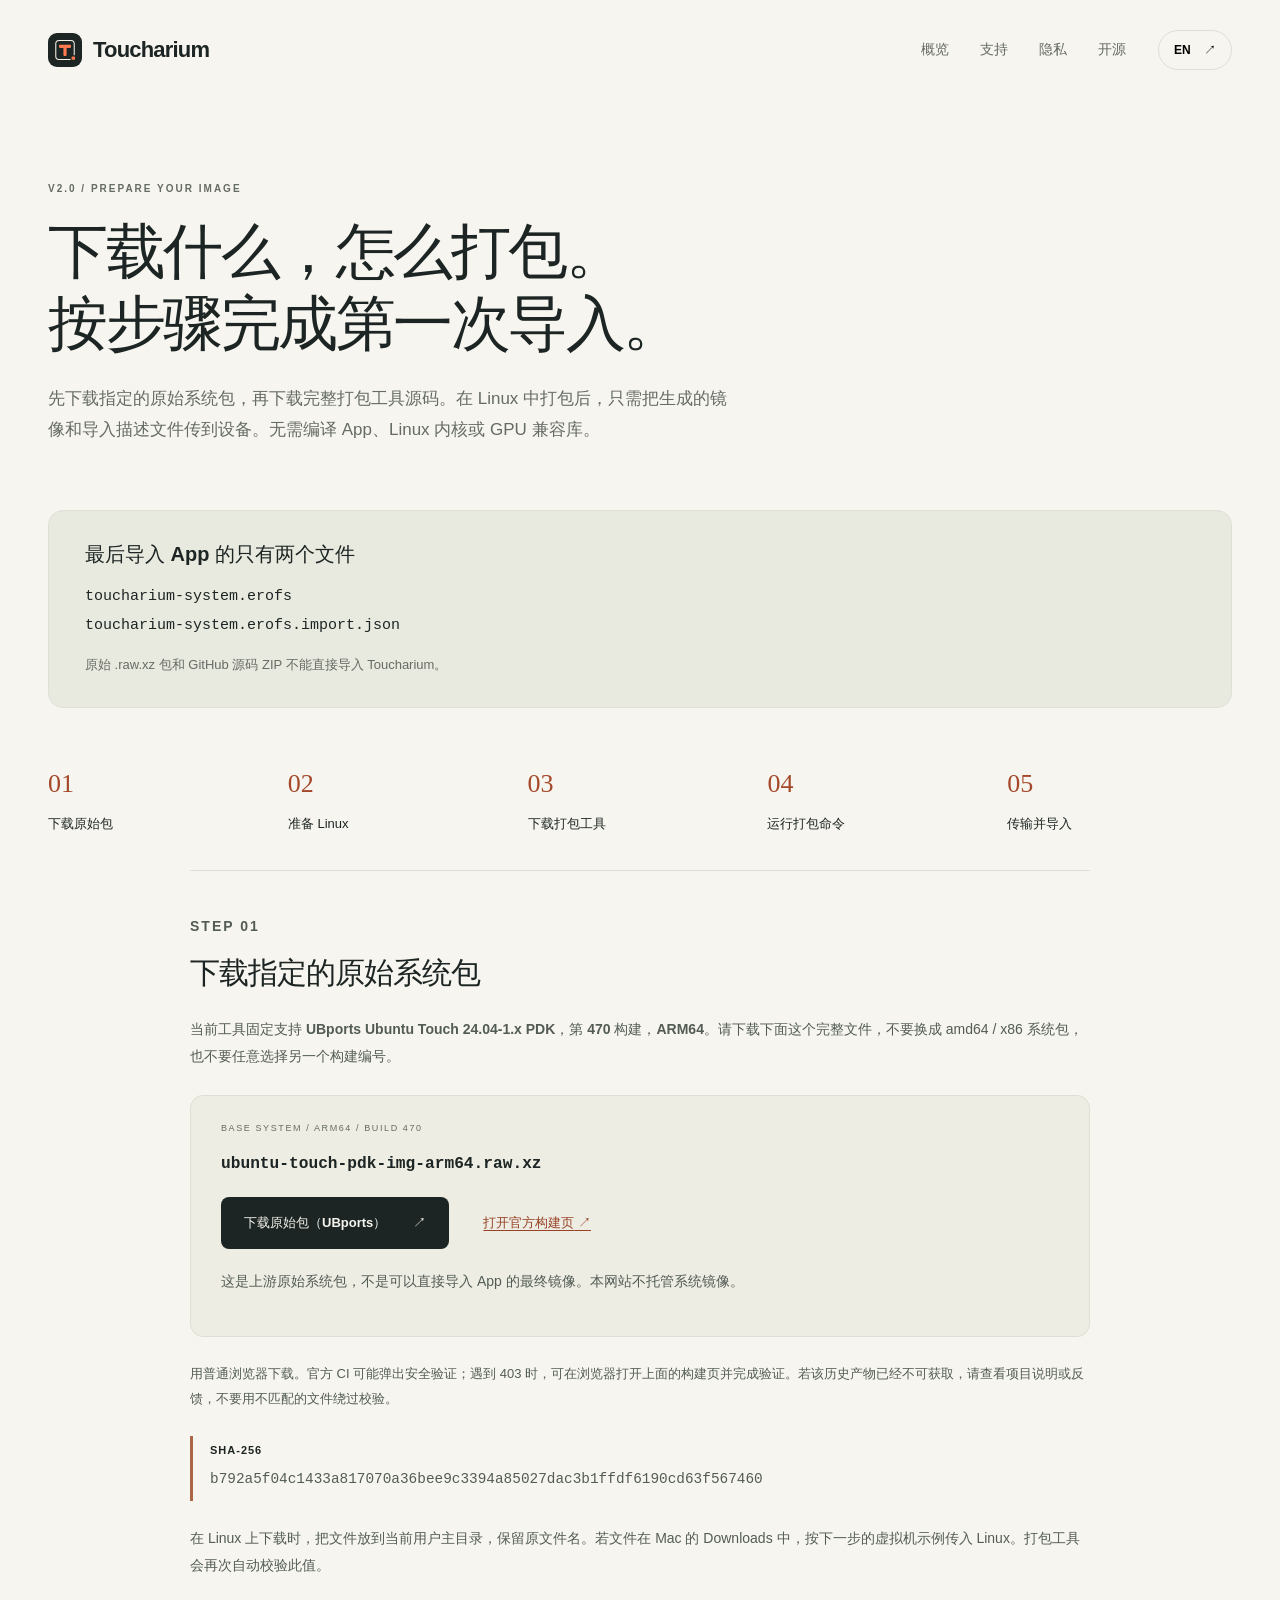
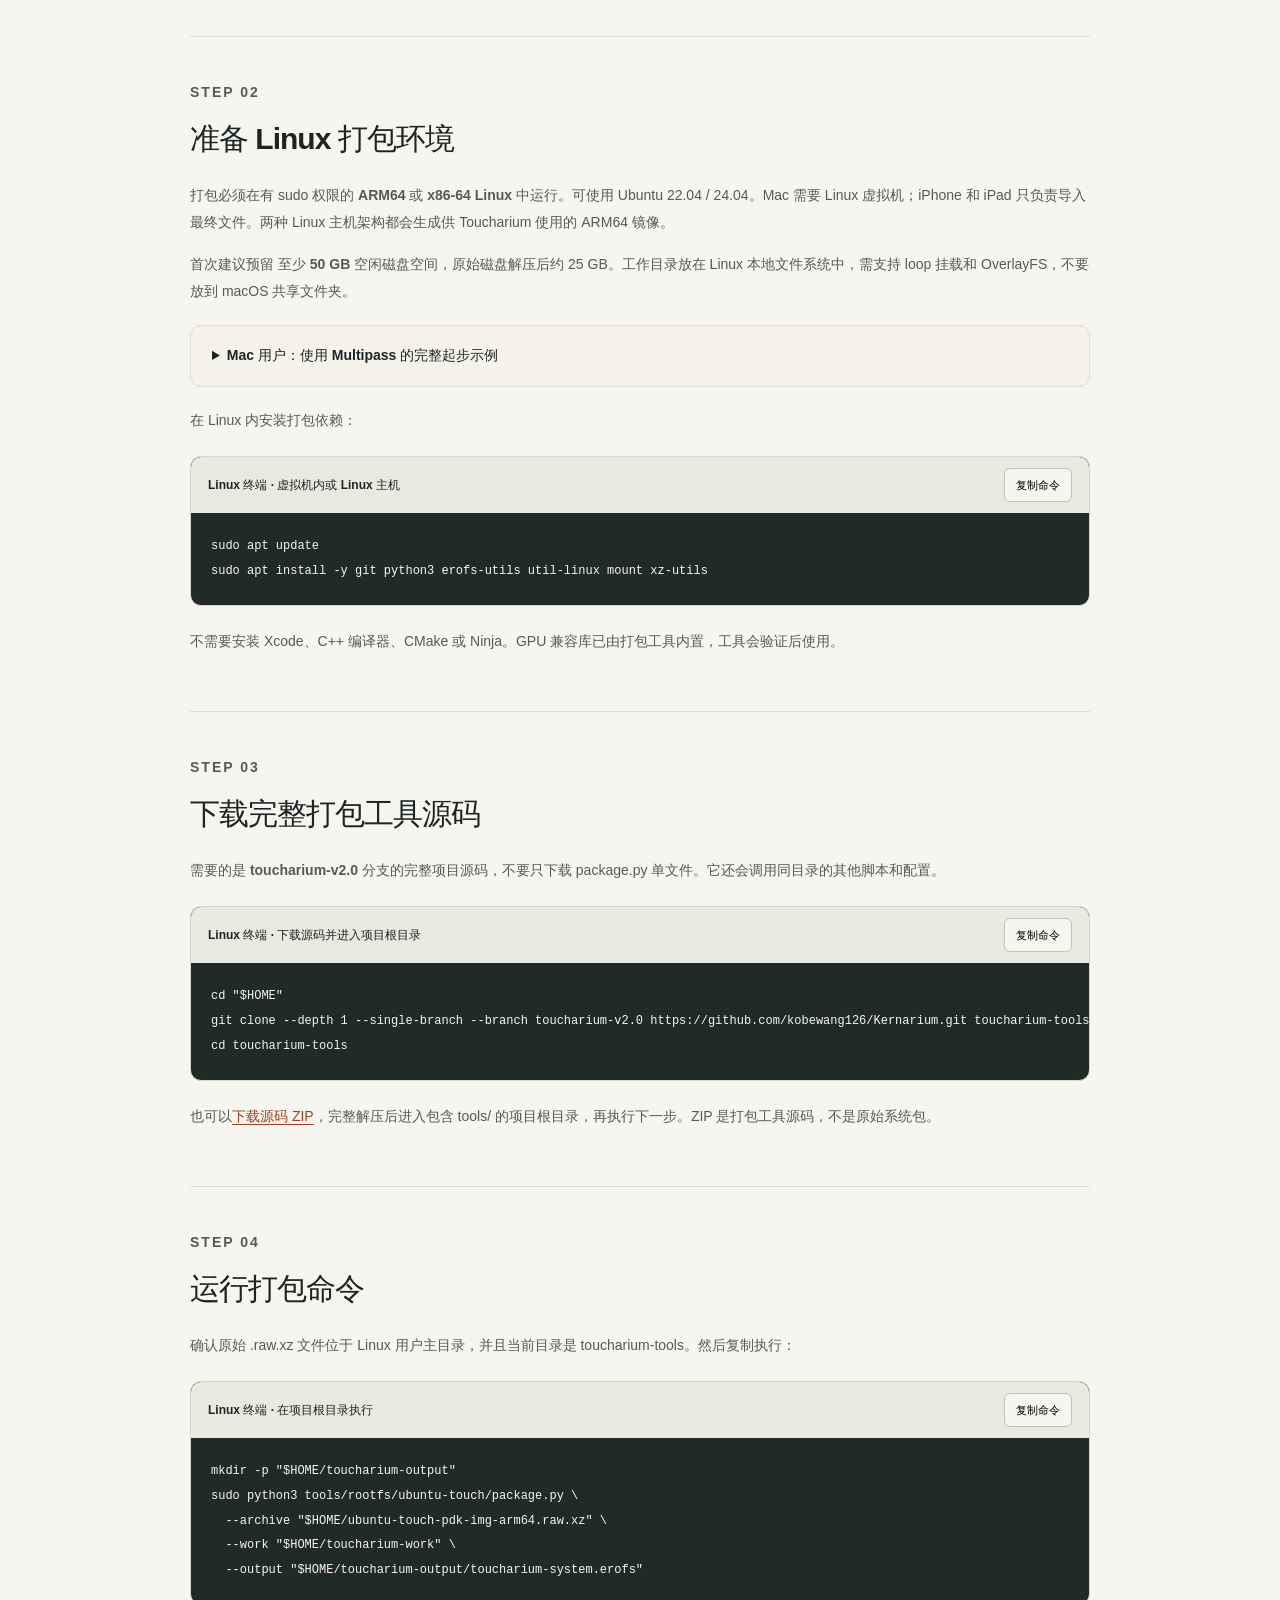
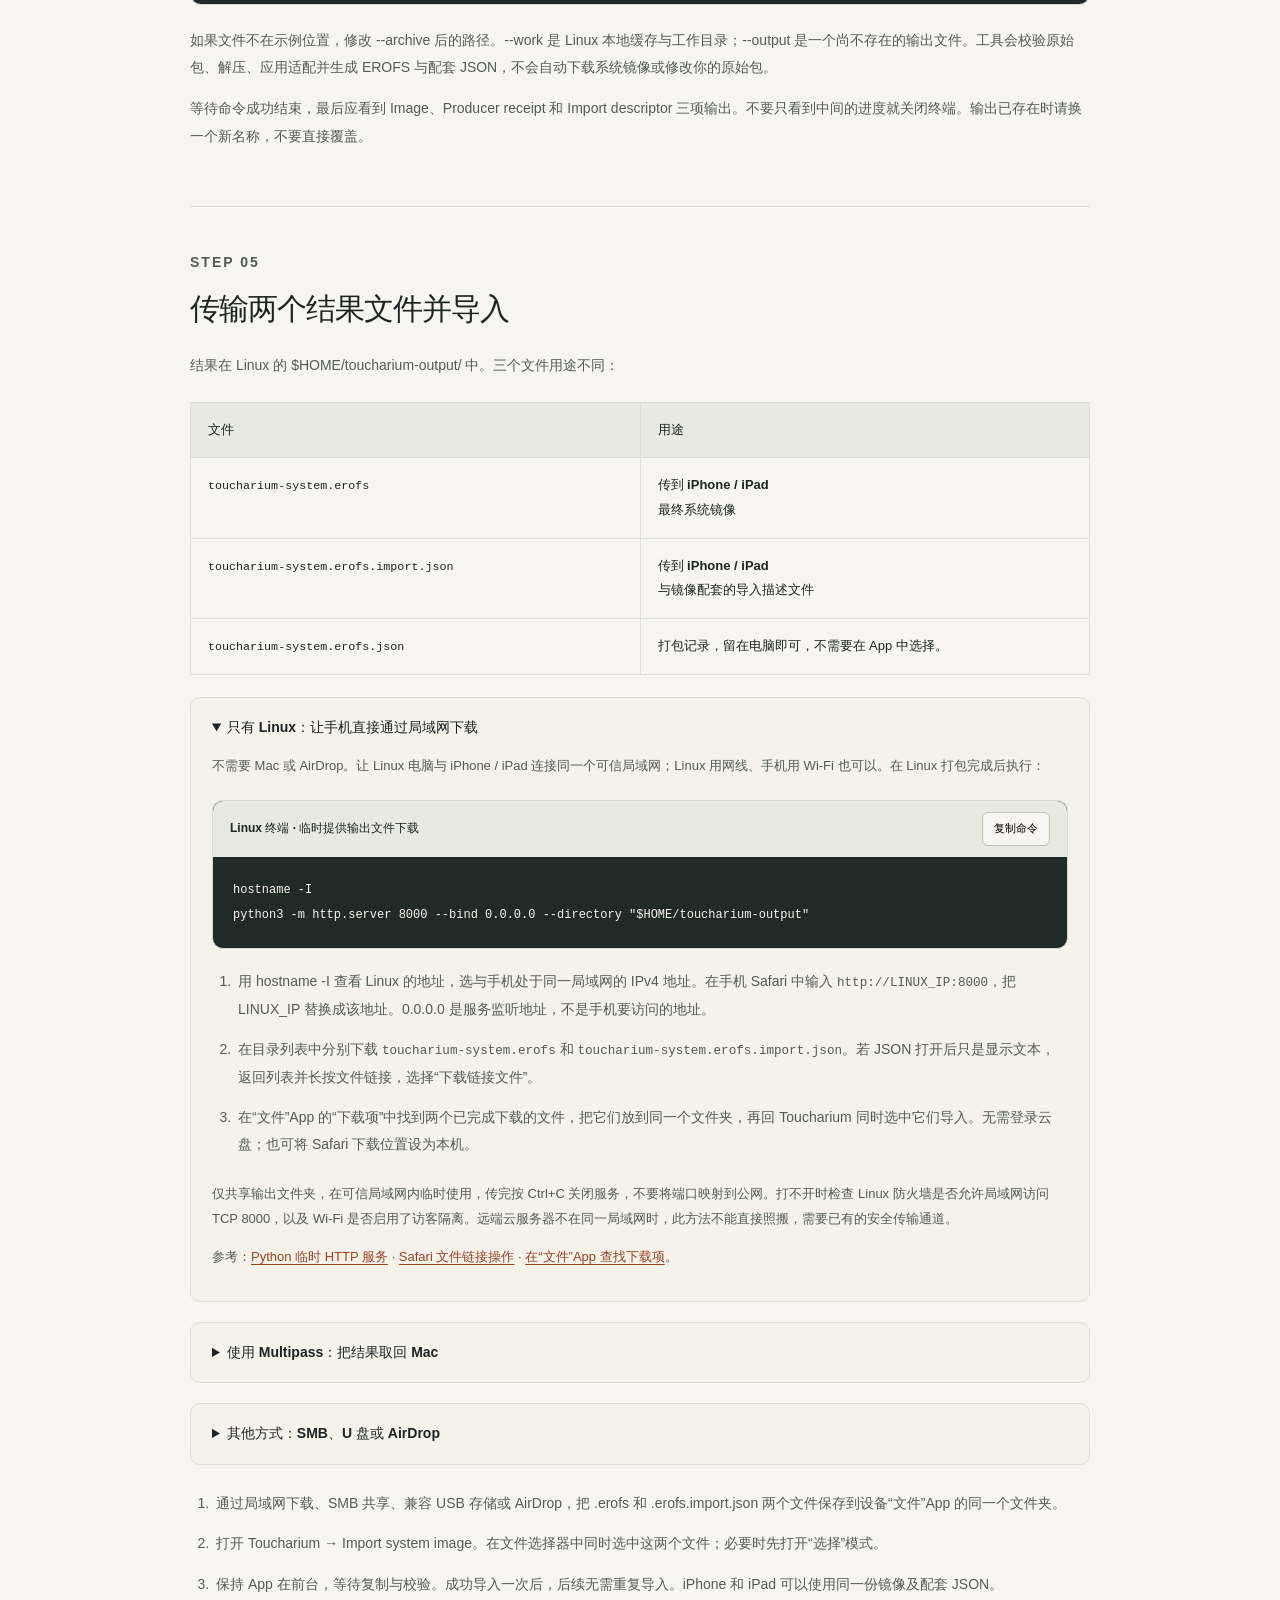
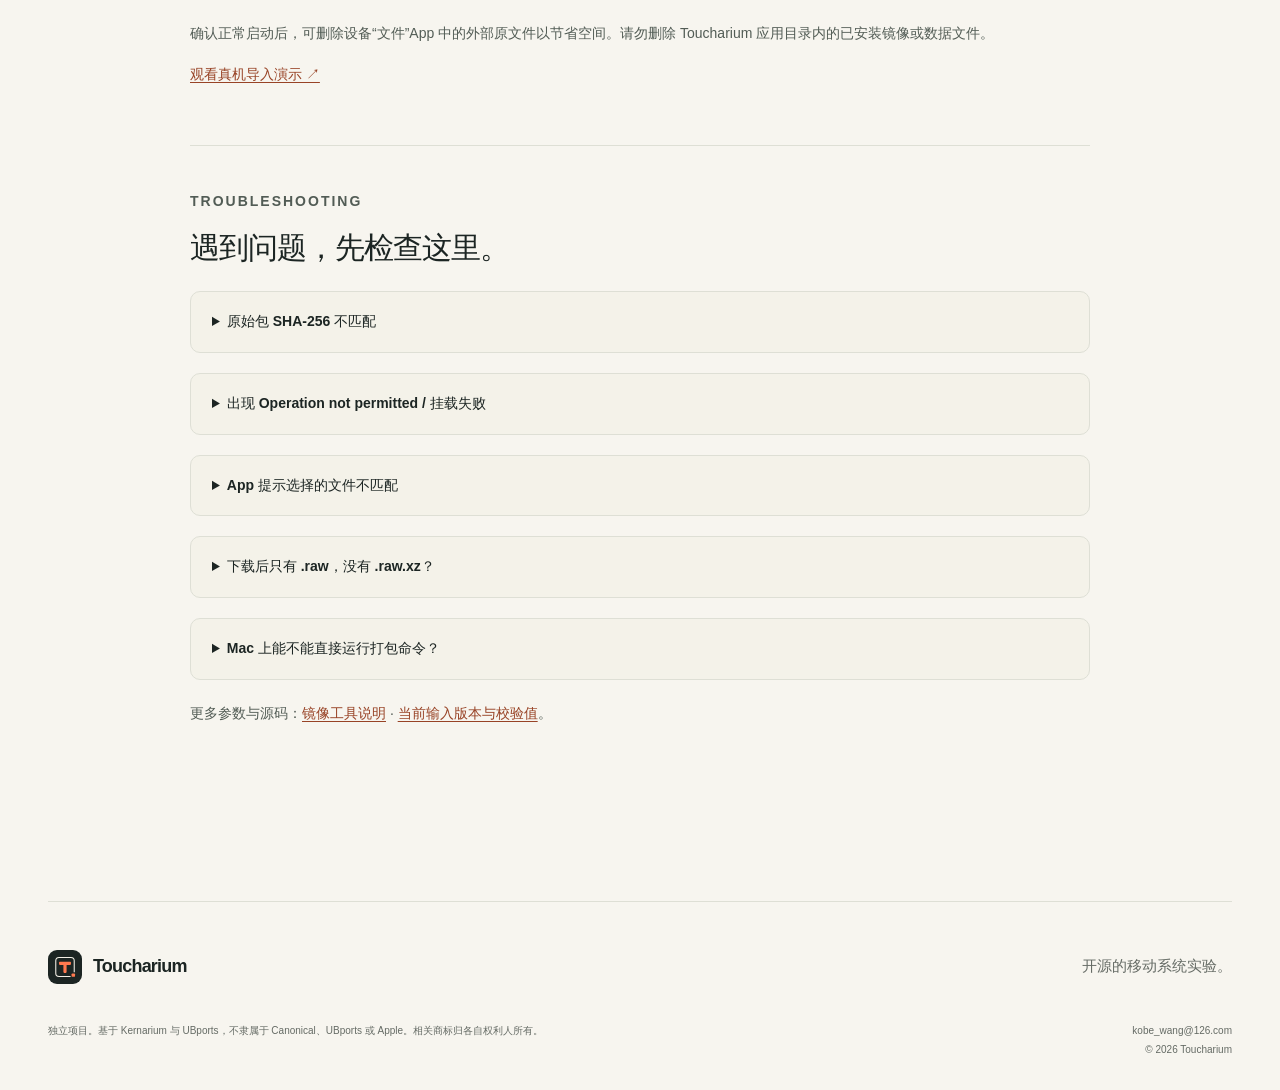
==== commit 7f536868: "Publish the V2 App Store link and image import demonstration" ====
--- a/image-guide.html
+++ b/image-guide.html
@@ -1,6 +1,6 @@
 <!doctype html>
 <!-- SPDX-License-Identifier: GPL-2.0-or-later -->
-<html lang="zh-CN" data-lang="zh"><head><meta charset="utf-8"><meta name="viewport" content="width=device-width, initial-scale=1"><title>镜像下载与打包指南 / Image preparation · Toucharium</title><meta name="description" content="Toucharium V2.0 镜像准备指南：下载指定 UBports 原始包，在 ARM64 或 x86-64 Linux 打包，再将 EROFS 镜像和配套 JSON 导入 iPhone 或 iPad。"><meta name="theme-color" content="#f7f5ef"><meta name="color-scheme" content="light"><meta name="referrer" content="strict-origin-when-cross-origin"><link rel="icon" href="assets/icon.svg" type="image/svg+xml"><link rel="stylesheet" href="assets/style.css?v=image-preparation"><script src="assets/site.js?v=image-preparation" defer></script></head><body><a class="skip" href="#main"><span data-zh>跳到正文</span><span data-en lang="en">Skip to content</span></a><header class="site-header"><a class="wordmark" href="./" aria-label="Toucharium home"><img src="assets/icon.svg" width="34" height="34" alt=""><span>Toucharium</span></a><nav aria-label="Main navigation"><a href="./"><span data-zh>概览</span><span data-en lang="en">Overview</span></a><a href="support.html"><span data-zh>支持</span><span data-en lang="en">Support</span></a><a href="privacy.html"><span data-zh>隐私</span><span data-en lang="en">Privacy</span></a><a href="open-source.html"><span data-zh>开源</span><span data-en lang="en">Source</span></a></nav><button class="language" id="language" type="button" aria-label="Switch to English">EN <span aria-hidden="true">↗</span></button></header><main id="main"><div class="page-heading"><p class="eyebrow">V2.0 / PREPARE YOUR IMAGE</p><h1><span data-zh>下载什么，怎么打包。<br>按步骤完成第一次导入。</span><span data-en lang="en">What to download. How to package it.<br>Your first import, step by step.</span></h1><p class="lead"><span data-zh>先下载指定的原始系统包，再下载完整打包工具源码。在 Linux 中打包后，只需把生成的镜像和导入描述文件传到设备。无需编译 App、Linux 内核或 GPU 兼容库。</span><span data-en lang="en">Download the specified base-system archive and the complete packaging-tool source. Package on Linux, then transfer the resulting image and import descriptor to your device. You do not need to compile the app, Linux kernel or GPU compatibility library.</span></p></div><div class="prep-outcome"><strong><span data-zh>最后导入 App 的只有两个文件</span><span data-en lang="en">Only two files go into the app</span></strong><code>toucharium-system.erofs<br>toucharium-system.erofs.import.json</code><p><span data-zh>原始 .raw.xz 包和 GitHub 源码 ZIP 不能直接导入 Toucharium。</span><span data-en lang="en">The original .raw.xz archive and GitHub source ZIP cannot be imported directly into Toucharium.</span></p></div><nav class="prep-steps-nav" aria-label="Preparation steps"><a href="#download-base"><span>01</span><span data-zh>下载原始包</span><span data-en lang="en">Download base</span></a><a href="#linux-environment"><span>02</span><span data-zh>准备 Linux</span><span data-en lang="en">Prepare Linux</span></a><a href="#download-tools"><span>03</span><span data-zh>下载打包工具</span><span data-en lang="en">Get the tools</span></a><a href="#package-image"><span>04</span><span data-zh>运行打包命令</span><span data-en lang="en">Package image</span></a><a href="#transfer-import"><span>05</span><span data-zh>传输并导入</span><span data-en lang="en">Transfer & import</span></a></nav><div class="prep-content"><section class="prep-step" id="download-base"><p class="eyebrow">STEP 01</p><h2><span data-zh>下载指定的原始系统包</span><span data-en lang="en">Download the pinned base archive</span></h2><p><span data-zh>当前工具固定支持 <strong>UBports Ubuntu Touch 24.04-1.x PDK，第 470 构建，ARM64</strong>。请下载下面这个完整文件，不要换成 amd64 / x86 系统包，也不要任意选择另一个构建编号。</span><span data-en lang="en">The current tool pins <strong>UBports Ubuntu Touch 24.04-1.x PDK, build 470, ARM64</strong>. Download the complete file below. Do not substitute an amd64/x86 guest archive or a different build number.</span></p><div class="download-card"><span class="feature-number">BASE SYSTEM / ARM64 / BUILD 470</span><h3><code>ubuntu-touch-pdk-img-arm64.raw.xz</code></h3><div class="download-actions"><a class="button primary" href="https://ci.ubports.com/job/ubuntu-touch-rootfs/job/ubports%252F24.04-1.x/470/artifact/ubuntu-touch-pdk-img-arm64.raw.xz" target="_blank" rel="noopener"><span data-zh>下载原始包（UBports）</span><span data-en lang="en">Download archive (UBports)</span> ↗</a><a class="text-link" href="https://ci.ubports.com/job/ubuntu-touch-rootfs/job/ubports%252F24.04-1.x/470/" target="_blank" rel="noopener"><span data-zh>打开官方构建页</span><span data-en lang="en">Open official build page</span> ↗</a></div><p><span data-zh>这是上游原始系统包，不是可以直接导入 App 的最终镜像。本网站不托管系统镜像。</span><span data-en lang="en">This is the upstream base-system archive, not the finished app-import image. This website does not host system images.</span></p></div><p class="prep-note"><span data-zh>用普通浏览器下载。官方 CI 可能弹出安全验证；遇到 403 时，可在浏览器打开上面的构建页并完成验证。若该历史产物已经不可获取，请查看项目说明或反馈，不要用不匹配的文件绕过校验。</span><span data-en lang="en">Use a normal browser to download it. The official CI may show a browser security challenge. If you see a 403 response, open the build page in your browser and complete its verification. If the historical artifact is no longer available, consult the project or report it rather than bypassing validation with another file.</span></p><div class="digest-box"><strong>SHA-256</strong><code>b792a5f04c1433a817070a36bee9c3394a85027dac3b1ffdf6190cd63f567460</code></div><p><span data-zh>在 Linux 上下载时，把文件放到当前用户主目录，保留原文件名。若文件在 Mac 的 Downloads 中，按下一步的虚拟机示例传入 Linux。打包工具会再次自动校验此值。</span><span data-en lang="en">When downloading on Linux, place the file in your current user’s home directory and retain its filename. If it is in Downloads on a Mac, use the VM example in the next step to transfer it into Linux. The packaging tool verifies this digest again automatically.</span></p></section><section class="prep-step" id="linux-environment"><p class="eyebrow">STEP 02</p><h2><span data-zh>准备 Linux 打包环境</span><span data-en lang="en">Prepare the Linux environment</span></h2><p><span data-zh>打包必须在有 sudo 权限的 <strong>ARM64 或 x86-64 Linux</strong> 中运行。可使用 Ubuntu 22.04 / 24.04。Mac 需要 Linux 虚拟机；iPhone 和 iPad 只负责导入最终文件。两种 Linux 主机架构都会生成供 Toucharium 使用的 ARM64 镜像。</span><span data-en lang="en">Packaging runs on <strong>ARM64 or x86-64 Linux</strong> with sudo access; Ubuntu 22.04 / 24.04 can be used. A Mac needs a Linux VM. iPhone and iPad only import the finished files. Either Linux host architecture produces an ARM64 guest image for Toucharium.</span></p><p><span data-zh>首次建议预留 <strong>至少 50 GB 空闲磁盘空间</strong>，原始磁盘解压后约 25 GB。工作目录放在 Linux 本地文件系统中，需支持 loop 挂载和 OverlayFS，不要放到 macOS 共享文件夹。</span><span data-en lang="en">Allow <strong>at least 50 GB of free disk space</strong> for a first run; the decompressed raw disk is approximately 25 GB. Keep the work directory on a local Linux filesystem supporting loop mounts and OverlayFS, rather than a macOS shared folder.</span></p><details class="prep-option"><summary><span data-zh>Mac 用户：使用 Multipass 的完整起步示例</span><span data-en lang="en">On a Mac: a Multipass setup example</span></summary><p><span data-zh>先按 <a href="https://canonical.com/multipass/docs/latest/how-to-guides/install-multipass/" target="_blank" rel="noopener">Multipass 官方说明</a>安装 Multipass。以下示例创建 Ubuntu 24.04 虚拟机，分配 70 GB 磁盘和 4 GB 内存。若同名虚拟机已存在，可使用现有虚拟机或换一个名称。</span><span data-en lang="en">Install Multipass using the <a href="https://canonical.com/multipass/docs/latest/how-to-guides/install-multipass/" target="_blank" rel="noopener">official instructions</a>. This example creates an Ubuntu 24.04 VM with a 70 GB disk and 4 GB of memory. If that name already exists, use your existing VM or choose another name.</span></p><div class="command-block"><div class="command-top"><span class="terminal-label mac"><span data-zh>Mac 终端 · 尚未进入 Linux</span><span data-en lang="en">Mac terminal · before entering Linux</span></span><button type="button" class="copy-command" data-copy-target="mac-vm"><span data-zh>复制命令</span><span data-en lang="en">Copy command</span></button></div><pre><code id="mac-vm">multipass launch 24.04 --name toucharium-packager --disk 70G --memory 4G --cpus 4
+<html lang="zh-CN" data-lang="zh"><head><meta charset="utf-8"><meta name="viewport" content="width=device-width, initial-scale=1"><title>镜像下载与打包指南 / Image preparation · Toucharium</title><meta name="description" content="Toucharium V2.0 镜像准备指南：下载指定 UBports 原始包，在 ARM64 或 x86-64 Linux 打包，再将 EROFS 镜像和配套 JSON 导入 iPhone 或 iPad。"><meta name="theme-color" content="#f7f5ef"><meta name="color-scheme" content="light"><meta name="referrer" content="strict-origin-when-cross-origin"><link rel="icon" href="assets/icon.svg" type="image/svg+xml"><link rel="stylesheet" href="assets/style.css?v=v2-live-import-video"><script src="assets/site.js?v=image-preparation" defer></script></head><body><a class="skip" href="#main"><span data-zh>跳到正文</span><span data-en lang="en">Skip to content</span></a><header class="site-header"><a class="wordmark" href="./" aria-label="Toucharium home"><img src="assets/icon.svg" width="34" height="34" alt=""><span>Toucharium</span></a><nav aria-label="Main navigation"><a href="./"><span data-zh>概览</span><span data-en lang="en">Overview</span></a><a href="support.html"><span data-zh>支持</span><span data-en lang="en">Support</span></a><a href="privacy.html"><span data-zh>隐私</span><span data-en lang="en">Privacy</span></a><a href="open-source.html"><span data-zh>开源</span><span data-en lang="en">Source</span></a></nav><button class="language" id="language" type="button" aria-label="Switch to English">EN <span aria-hidden="true">↗</span></button></header><main id="main"><div class="page-heading"><p class="eyebrow">V2.0 / PREPARE YOUR IMAGE</p><h1><span data-zh>下载什么，怎么打包。<br>按步骤完成第一次导入。</span><span data-en lang="en">What to download. How to package it.<br>Your first import, step by step.</span></h1><p class="lead"><span data-zh>先下载指定的原始系统包，再下载完整打包工具源码。在 Linux 中打包后，只需把生成的镜像和导入描述文件传到设备。无需编译 App、Linux 内核或 GPU 兼容库。</span><span data-en lang="en">Download the specified base-system archive and the complete packaging-tool source. Package on Linux, then transfer the resulting image and import descriptor to your device. You do not need to compile the app, Linux kernel or GPU compatibility library.</span></p></div><div class="prep-outcome"><strong><span data-zh>最后导入 App 的只有两个文件</span><span data-en lang="en">Only two files go into the app</span></strong><code>toucharium-system.erofs<br>toucharium-system.erofs.import.json</code><p><span data-zh>原始 .raw.xz 包和 GitHub 源码 ZIP 不能直接导入 Toucharium。</span><span data-en lang="en">The original .raw.xz archive and GitHub source ZIP cannot be imported directly into Toucharium.</span></p></div><nav class="prep-steps-nav" aria-label="Preparation steps"><a href="#download-base"><span>01</span><span data-zh>下载原始包</span><span data-en lang="en">Download base</span></a><a href="#linux-environment"><span>02</span><span data-zh>准备 Linux</span><span data-en lang="en">Prepare Linux</span></a><a href="#download-tools"><span>03</span><span data-zh>下载打包工具</span><span data-en lang="en">Get the tools</span></a><a href="#package-image"><span>04</span><span data-zh>运行打包命令</span><span data-en lang="en">Package image</span></a><a href="#transfer-import"><span>05</span><span data-zh>传输并导入</span><span data-en lang="en">Transfer & import</span></a></nav><div class="prep-content"><section class="prep-step" id="download-base"><p class="eyebrow">STEP 01</p><h2><span data-zh>下载指定的原始系统包</span><span data-en lang="en">Download the pinned base archive</span></h2><p><span data-zh>当前工具固定支持 <strong>UBports Ubuntu Touch 24.04-1.x PDK，第 470 构建，ARM64</strong>。请下载下面这个完整文件，不要换成 amd64 / x86 系统包，也不要任意选择另一个构建编号。</span><span data-en lang="en">The current tool pins <strong>UBports Ubuntu Touch 24.04-1.x PDK, build 470, ARM64</strong>. Download the complete file below. Do not substitute an amd64/x86 guest archive or a different build number.</span></p><div class="download-card"><span class="feature-number">BASE SYSTEM / ARM64 / BUILD 470</span><h3><code>ubuntu-touch-pdk-img-arm64.raw.xz</code></h3><div class="download-actions"><a class="button primary" href="https://ci.ubports.com/job/ubuntu-touch-rootfs/job/ubports%252F24.04-1.x/470/artifact/ubuntu-touch-pdk-img-arm64.raw.xz" target="_blank" rel="noopener"><span data-zh>下载原始包（UBports）</span><span data-en lang="en">Download archive (UBports)</span> ↗</a><a class="text-link" href="https://ci.ubports.com/job/ubuntu-touch-rootfs/job/ubports%252F24.04-1.x/470/" target="_blank" rel="noopener"><span data-zh>打开官方构建页</span><span data-en lang="en">Open official build page</span> ↗</a></div><p><span data-zh>这是上游原始系统包，不是可以直接导入 App 的最终镜像。本网站不托管系统镜像。</span><span data-en lang="en">This is the upstream base-system archive, not the finished app-import image. This website does not host system images.</span></p></div><p class="prep-note"><span data-zh>用普通浏览器下载。官方 CI 可能弹出安全验证；遇到 403 时，可在浏览器打开上面的构建页并完成验证。若该历史产物已经不可获取，请查看项目说明或反馈，不要用不匹配的文件绕过校验。</span><span data-en lang="en">Use a normal browser to download it. The official CI may show a browser security challenge. If you see a 403 response, open the build page in your browser and complete its verification. If the historical artifact is no longer available, consult the project or report it rather than bypassing validation with another file.</span></p><div class="digest-box"><strong>SHA-256</strong><code>b792a5f04c1433a817070a36bee9c3394a85027dac3b1ffdf6190cd63f567460</code></div><p><span data-zh>在 Linux 上下载时，把文件放到当前用户主目录，保留原文件名。若文件在 Mac 的 Downloads 中，按下一步的虚拟机示例传入 Linux。打包工具会再次自动校验此值。</span><span data-en lang="en">When downloading on Linux, place the file in your current user’s home directory and retain its filename. If it is in Downloads on a Mac, use the VM example in the next step to transfer it into Linux. The packaging tool verifies this digest again automatically.</span></p></section><section class="prep-step" id="linux-environment"><p class="eyebrow">STEP 02</p><h2><span data-zh>准备 Linux 打包环境</span><span data-en lang="en">Prepare the Linux environment</span></h2><p><span data-zh>打包必须在有 sudo 权限的 <strong>ARM64 或 x86-64 Linux</strong> 中运行。可使用 Ubuntu 22.04 / 24.04。Mac 需要 Linux 虚拟机；iPhone 和 iPad 只负责导入最终文件。两种 Linux 主机架构都会生成供 Toucharium 使用的 ARM64 镜像。</span><span data-en lang="en">Packaging runs on <strong>ARM64 or x86-64 Linux</strong> with sudo access; Ubuntu 22.04 / 24.04 can be used. A Mac needs a Linux VM. iPhone and iPad only import the finished files. Either Linux host architecture produces an ARM64 guest image for Toucharium.</span></p><p><span data-zh>首次建议预留 <strong>至少 50 GB 空闲磁盘空间</strong>，原始磁盘解压后约 25 GB。工作目录放在 Linux 本地文件系统中，需支持 loop 挂载和 OverlayFS，不要放到 macOS 共享文件夹。</span><span data-en lang="en">Allow <strong>at least 50 GB of free disk space</strong> for a first run; the decompressed raw disk is approximately 25 GB. Keep the work directory on a local Linux filesystem supporting loop mounts and OverlayFS, rather than a macOS shared folder.</span></p><details class="prep-option"><summary><span data-zh>Mac 用户：使用 Multipass 的完整起步示例</span><span data-en lang="en">On a Mac: a Multipass setup example</span></summary><p><span data-zh>先按 <a href="https://canonical.com/multipass/docs/latest/how-to-guides/install-multipass/" target="_blank" rel="noopener">Multipass 官方说明</a>安装 Multipass。以下示例创建 Ubuntu 24.04 虚拟机，分配 70 GB 磁盘和 4 GB 内存。若同名虚拟机已存在，可使用现有虚拟机或换一个名称。</span><span data-en lang="en">Install Multipass using the <a href="https://canonical.com/multipass/docs/latest/how-to-guides/install-multipass/" target="_blank" rel="noopener">official instructions</a>. This example creates an Ubuntu 24.04 VM with a 70 GB disk and 4 GB of memory. If that name already exists, use your existing VM or choose another name.</span></p><div class="command-block"><div class="command-top"><span class="terminal-label mac"><span data-zh>Mac 终端 · 尚未进入 Linux</span><span data-en lang="en">Mac terminal · before entering Linux</span></span><button type="button" class="copy-command" data-copy-target="mac-vm"><span data-zh>复制命令</span><span data-en lang="en">Copy command</span></button></div><pre><code id="mac-vm">multipass launch 24.04 --name toucharium-packager --disk 70G --memory 4G --cpus 4
 multipass transfer &quot;$HOME/Downloads/ubuntu-touch-pdk-img-arm64.raw.xz&quot; toucharium-packager:.
 multipass shell toucharium-packager</code></pre></div><p><span data-zh>执行 shell 命令后，后续的 Linux 命令都在虚拟机内运行。这里的 $HOME 指 Linux 用户主目录，不是 Mac 主目录。参考：<a href="https://canonical.com/multipass/docs/latest/reference/command-line-interface/launch/">创建虚拟机</a>、<a href="https://canonical.com/multipass/docs/latest/reference/command-line-interface/transfer/">传输文件</a>。</span><span data-en lang="en">After entering the shell, run subsequent Linux commands inside the VM. $HOME now refers to your Linux home, not your Mac home. References: <a href="https://canonical.com/multipass/docs/latest/reference/command-line-interface/launch/">launch</a> and <a href="https://canonical.com/multipass/docs/latest/reference/command-line-interface/transfer/">transfer</a>.</span></p></details><p><span data-zh>在 Linux 内安装打包依赖：</span><span data-en lang="en">Install the packaging dependencies inside Linux:</span></p><div class="command-block"><div class="command-top"><span class="terminal-label linux"><span data-zh>Linux 终端 · 虚拟机内或 Linux 主机</span><span data-en lang="en">Linux terminal · VM or Linux host</span></span><button type="button" class="copy-command" data-copy-target="linux-deps"><span data-zh>复制命令</span><span data-en lang="en">Copy command</span></button></div><pre><code id="linux-deps">sudo apt update
 sudo apt install -y git python3 erofs-utils util-linux mount xz-utils</code></pre></div><p><span data-zh>不需要安装 Xcode、C++ 编译器、CMake 或 Ninja。GPU 兼容库已由打包工具内置，工具会验证后使用。</span><span data-en lang="en">Xcode, a C++ compiler, CMake and Ninja are not required. The tool already embeds the GPU compatibility library and verifies it before use.</span></p></section><section class="prep-step" id="download-tools"><p class="eyebrow">STEP 03</p><h2><span data-zh>下载完整打包工具源码</span><span data-en lang="en">Get the complete packaging tools</span></h2><p><span data-zh>需要的是 <strong>toucharium-v2.0 分支的完整项目源码</strong>，不要只下载 package.py 单文件。它还会调用同目录的其他脚本和配置。</span><span data-en lang="en">Use the <strong>complete project source from the toucharium-v2.0 branch</strong>, not package.py alone. It needs the other scripts and configuration files beside it.</span></p><div class="command-block"><div class="command-top"><span class="terminal-label linux"><span data-zh>Linux 终端 · 下载源码并进入项目根目录</span><span data-en lang="en">Linux terminal · get the source and enter its root</span></span><button type="button" class="copy-command" data-copy-target="linux-source"><span data-zh>复制命令</span><span data-en lang="en">Copy command</span></button></div><pre><code id="linux-source">cd &quot;$HOME&quot;
@@ -11,4 +11,4 @@
   --work &quot;$HOME/toucharium-work&quot; \
   --output &quot;$HOME/toucharium-output/toucharium-system.erofs&quot;</code></pre></div><p><span data-zh>如果文件不在示例位置，修改 --archive 后的路径。--work 是 Linux 本地缓存与工作目录；--output 是一个尚不存在的输出文件。工具会校验原始包、解压、应用适配并生成 EROFS 与配套 JSON，不会自动下载系统镜像或修改你的原始包。</span><span data-en lang="en">If the archive is elsewhere, adjust the path after --archive. --work is a local Linux cache/work directory, and --output must be a new output filename. The tool verifies and decompresses the input, applies adaptations and writes EROFS and JSON outputs. It does not download a system image or modify the original archive.</span></p><p><span data-zh>等待命令成功结束，最后应看到 Image、Producer receipt 和 Import descriptor 三项输出。不要只看到中间的进度就关闭终端。输出已存在时请换一个新名称，不要直接覆盖。</span><span data-en lang="en">Wait for the command to finish successfully. Its final output lists Image, Producer receipt and Import descriptor. Do not close the terminal after an intermediate progress message. If the output already exists, choose another filename rather than overwriting it.</span></p></section><section class="prep-step" id="transfer-import"><p class="eyebrow">STEP 05</p><h2><span data-zh>传输两个结果文件并导入</span><span data-en lang="en">Transfer and import the two result files</span></h2><p><span data-zh>结果在 Linux 的 $HOME/toucharium-output/ 中。三个文件用途不同：</span><span data-en lang="en">The output is in $HOME/toucharium-output/ inside Linux. The three files have different roles:</span></p><table class="prep-files"><thead><tr><th><span data-zh>文件</span><span data-en lang="en">File</span></th><th><span data-zh>用途</span><span data-en lang="en">Use</span></th></tr></thead><tbody><tr><td><code>toucharium-system.erofs</code></td><td><strong><span data-zh>传到 iPhone / iPad</span><span data-en lang="en">Transfer to iPhone / iPad</span></strong><br><span data-zh>最终系统镜像</span><span data-en lang="en">The finished system image</span></td></tr><tr><td><code>toucharium-system.erofs.import.json</code></td><td><strong><span data-zh>传到 iPhone / iPad</span><span data-en lang="en">Transfer to iPhone / iPad</span></strong><br><span data-zh>与镜像配套的导入描述文件</span><span data-en lang="en">The matching import descriptor</span></td></tr><tr><td><code>toucharium-system.erofs.json</code></td><td><span data-zh>打包记录，留在电脑即可，不需要在 App 中选择。</span><span data-en lang="en">Producer receipt. Keep on your computer; do not select it in the app.</span></td></tr></tbody></table><details class="prep-option" id="linux-transfer" open><summary><span data-zh>只有 Linux：让手机直接通过局域网下载</span><span data-en lang="en">Linux only: download directly over your local network</span></summary><p><span data-zh>不需要 Mac 或 AirDrop。让 Linux 电脑与 iPhone / iPad 连接同一个可信局域网；Linux 用网线、手机用 Wi-Fi 也可以。在 Linux 打包完成后执行：</span><span data-en lang="en">No Mac or AirDrop is needed. Connect the Linux computer and iPhone / iPad to the same trusted local network; a wired computer and Wi-Fi phone also work. After packaging, run on Linux:</span></p><div class="command-block"><div class="command-top"><span class="terminal-label linux"><span data-zh>Linux 终端 · 临时提供输出文件下载</span><span data-en lang="en">Linux terminal · temporarily serve the output files</span></span><button type="button" class="copy-command" data-copy-target="linux-transfer-command"><span data-zh>复制命令</span><span data-en lang="en">Copy command</span></button></div><pre><code id="linux-transfer-command">hostname -I
 python3 -m http.server 8000 --bind 0.0.0.0 --directory &quot;$HOME/toucharium-output&quot;</code></pre></div><ol class="prep-import-list"><li><span data-zh>用 hostname -I 查看 Linux 的地址，选与手机处于同一局域网的 IPv4 地址。在手机 Safari 中输入 <code>http://LINUX_IP:8000</code>，把 LINUX_IP 替换成该地址。0.0.0.0 是服务监听地址，不是手机要访问的地址。</span><span data-en lang="en">Read the Linux addresses from hostname -I and choose the IPv4 address on the phone’s local network. In Safari on the device, open <code>http://LINUX_IP:8000</code>, replacing LINUX_IP with that address. 0.0.0.0 is the server’s bind address, not the address to enter on the phone.</span></li><li><span data-zh>在目录列表中分别下载 <code>toucharium-system.erofs</code> 和 <code>toucharium-system.erofs.import.json</code>。若 JSON 打开后只是显示文本，返回列表并长按文件链接，选择“下载链接文件”。</span><span data-en lang="en">Download <code>toucharium-system.erofs</code> and <code>toucharium-system.erofs.import.json</code> from the directory listing. If the JSON opens as text, return to the listing, touch and hold its link, and choose Download Linked File.</span></li><li><span data-zh>在“文件”App 的“下载项”中找到两个已完成下载的文件，把它们放到同一个文件夹，再回 Toucharium 同时选中它们导入。无需登录云盘；也可将 Safari 下载位置设为本机。</span><span data-en lang="en">Find both completed downloads in Files → Downloads, keep them in the same folder, and select both together in Toucharium. A cloud-storage account is not required; Safari downloads can be stored on the device.</span></li></ol><p><span data-zh>仅共享输出文件夹，在可信局域网内临时使用，传完按 Ctrl+C 关闭服务，不要将端口映射到公网。打不开时检查 Linux 防火墙是否允许局域网访问 TCP 8000，以及 Wi-Fi 是否启用了访客隔离。远端云服务器不在同一局域网时，此方法不能直接照搬，需要已有的安全传输通道。</span><span data-en lang="en">Serve only the output folder on a trusted local network and stop the server with Ctrl+C when finished. Do not forward it to the public internet. If it is unreachable, check local-network firewall access to TCP port 8000 and Wi-Fi client isolation. A remote cloud server outside your local network needs an existing secure transfer route instead.</span></p><p><span data-zh>参考：<a href="https://docs.python.org/3/library/http.server.html">Python 临时 HTTP 服务</a> · <a href="https://support.apple.com/guide/iphone/browse-the-web-iph1fbef4daa/27/ios/27">Safari 文件链接操作</a> · <a href="https://support.apple.com/en-ca/102440">在“文件”App 查找下载项</a>。</span><span data-en lang="en">References: <a href="https://docs.python.org/3/library/http.server.html">Python HTTP server</a> · <a href="https://support.apple.com/guide/iphone/browse-the-web-iph1fbef4daa/27/ios/27">Safari link actions</a> · <a href="https://support.apple.com/en-ca/102440">finding downloads in Files</a>.</span></p></details><details class="prep-option"><summary><span data-zh>使用 Multipass：把结果取回 Mac</span><span data-en lang="en">With Multipass: copy the results back to your Mac</span></summary><p><span data-zh>先在 Linux shell 输入 exit，回到 Mac 宿主机终端，再执行下面两条命令。</span><span data-en lang="en">First enter exit in the Linux shell to return to your Mac terminal, then run both commands below.</span></p><div class="command-block"><div class="command-top"><span class="terminal-label mac"><span data-zh>Mac 终端 · 已退出 Linux shell</span><span data-en lang="en">Mac terminal · after leaving the Linux shell</span></span><button type="button" class="copy-command" data-copy-target="mac-results"><span data-zh>复制命令</span><span data-en lang="en">Copy command</span></button></div><pre><code id="mac-results">multipass transfer toucharium-packager:toucharium-output/toucharium-system.erofs &quot;$HOME/Downloads/&quot;
-multipass transfer toucharium-packager:toucharium-output/toucharium-system.erofs.import.json &quot;$HOME/Downloads/&quot;</code></pre></div></details><details class="prep-option"><summary><span data-zh>其他方式：SMB、U 盘或 AirDrop</span><span data-en lang="en">Other options: SMB, USB storage or AirDrop</span></summary><p><span data-zh>如果 Linux 或 NAS 已有 SMB 共享，可在设备“文件”App 的“浏览”菜单中选择“连接服务器”，访问共享后把两个文件复制到本机同一个文件夹。支持外接存储的设备也可以从兼容 U 盘复制两个文件。AirDrop 只是其中一种方式，并非导入要求。</span><span data-en lang="en">If your Linux computer or NAS already provides an SMB share, use Files → Browse → Connect to Server, then copy both files to the same local folder. Devices supporting external storage can also copy both from a compatible USB drive. AirDrop is one option, not an import requirement.</span></p></details><ol class="prep-import-list"><li><span data-zh>通过局域网下载、SMB 共享、兼容 USB 存储或 AirDrop，把 .erofs 和 .erofs.import.json 两个文件保存到设备“文件”App 的同一个文件夹。</span><span data-en lang="en">Use a local-network download, SMB share, compatible USB storage or AirDrop to save both the .erofs and .erofs.import.json in the same folder in Files on your device.</span></li><li><span data-zh>打开 Toucharium → Import system image。在文件选择器中同时选中这两个文件；必要时先打开“选择”模式。</span><span data-en lang="en">Open Toucharium → Import system image. Select both files together in the document picker; enable Select mode if needed.</span></li><li><span data-zh>保持 App 在前台，等待复制与校验。成功导入一次后，后续无需重复导入。iPhone 和 iPad 可以使用同一份镜像及配套 JSON。</span><span data-en lang="en">Keep the app foregrounded while copying and verification finish. A successful import is reused on later launches. The same image and matching JSON work on iPhone and iPad.</span></li></ol><p><span data-zh>确认正常启动后，可删除设备“文件”App 中的外部原文件以节省空间。请勿删除 Toucharium 应用目录内的已安装镜像或数据文件。</span><span data-en lang="en">Once normal startup is confirmed, you may delete the external originals from Files to save space. Do not delete the installed image or data files inside Toucharium’s app directory.</span></p></section><section class="prep-step" id="problems"><p class="eyebrow">TROUBLESHOOTING</p><h2><span data-zh>遇到问题，先检查这里。</span><span data-en lang="en">If something fails, check these first.</span></h2><details class="prep-option"><summary><span data-zh>原始包 SHA-256 不匹配</span><span data-en lang="en">The base archive SHA-256 does not match</span></summary><p><span data-zh>确认下载的是第 470 构建的 ARM64 .raw.xz 完整文件，不是网页、源码 ZIP 或其他构建。若下载返回了 403 页面，保存下来的可能是 HTML，而不是镜像。不要跳过校验。</span><span data-en lang="en">Check that you have the complete ARM64 .raw.xz from build 470, not a web page, source ZIP or another build. A 403 download may have saved HTML instead of the archive. Do not bypass verification.</span></p></details><details class="prep-option"><summary><span data-zh>出现 Operation not permitted / 挂载失败</span><span data-en lang="en">Operation not permitted or mount failure</span></summary><p><span data-zh>确认使用 sudo，并在支持挂载的完整 Linux 主机或虚拟机中运行。受限容器可能没有挂载权限；工作目录也不能放到 Mac 共享文件夹。</span><span data-en lang="en">Use sudo on a full Linux host or VM with mount support. Restricted containers may not have mount permissions. Keep the work directory off Mac shared folders.</span></p></details><details class="prep-option"><summary><span data-zh>App 提示选择的文件不匹配</span><span data-en lang="en">The app says the files do not match</span></summary><p><span data-zh>只选同次打包生成的 .erofs 和 .erofs.import.json。不要选 .erofs.json 打包记录，也不要修改 JSON 中的校验值。重新打包的镜像可能有不同 SHA，必须使用新生成的配套 JSON。</span><span data-en lang="en">Select the .erofs and .erofs.import.json from the same packaging run. Do not choose the .erofs.json producer receipt or edit its checksums. A rebuilt image can have a different digest and needs its own generated descriptor.</span></p></details><details class="prep-option"><summary><span data-zh>下载后只有 .raw，没有 .raw.xz？</span><span data-en lang="en">The browser left a .raw file instead of .raw.xz?</span></summary><p><span data-zh>有些浏览器会自动解压下载内容。原本不需要手动解压；若现在已有完整的 .raw 文件，可以把打包命令中的 --archive 改为 --disk，并将路径改成该 .raw 文件的位置，其他参数保持不变。传入 Linux 时也使用实际文件名。工具仍会校验解压磁盘的大小和 SHA-256。</span><span data-en lang="en">Some browsers automatically decompress downloads. Manual extraction is unnecessary, but if you already have the complete .raw disk, replace --archive with --disk and point it to that .raw file; keep the other options unchanged. Transfer the actual filename into Linux too. The tool still checks the raw disk size and SHA-256.</span></p></details><details class="prep-option"><summary><span data-zh>Mac 上能不能直接运行打包命令？</span><span data-en lang="en">Can I package directly on macOS?</span></summary><p><span data-zh>不能直接打包；需要 Linux 的挂载与文件系统能力。可以在 Mac 下载文件，再传入 Linux 虚拟机完成打包。</span><span data-en lang="en">Packaging needs Linux mount and filesystem facilities. Download files on your Mac if you prefer, then transfer them into a Linux VM to package.</span></p></details><p><span data-zh>更多参数与源码：<a href="https://github.com/kobewang126/Kernarium/tree/toucharium-v2.0/tools/rootfs/ubuntu-touch">镜像工具说明</a> · <a href="https://github.com/kobewang126/Kernarium/blob/toucharium-v2.0/tools/rootfs/ubuntu-touch/sources.json">当前输入版本与校验值</a>。</span><span data-en lang="en">Further options and source: <a href="https://github.com/kobewang126/Kernarium/tree/toucharium-v2.0/tools/rootfs/ubuntu-touch">packaging-tool guide</a> · <a href="https://github.com/kobewang126/Kernarium/blob/toucharium-v2.0/tools/rootfs/ubuntu-touch/sources.json">pinned input and digests</a>.</span></p></section><p id="copy-status" class="copy-status" role="status" aria-live="polite"></p></div></main><footer class="site-footer"><div class="footer-top"><a class="wordmark" href="./"><img src="assets/icon.svg" width="30" height="30" alt=""><span>Toucharium</span></a><p><span data-zh>开源的移动系统实验。</span><span data-en lang="en">An open-source mobile computing experiment.</span></p></div><div class="footer-bottom"><p><span data-zh>独立项目。基于 Kernarium 与 UBports，不隶属于 Canonical、UBports 或 Apple。相关商标归各自权利人所有。</span><span data-en lang="en">An independent project built on Kernarium and UBports. Not affiliated with Canonical, UBports or Apple. Trademarks belong to their respective owners.</span></p><div><a href="mailto:kobe_wang@126.com">kobe_wang@126.com</a><span>© 2026 Toucharium</span></div></div></footer></body></html>+multipass transfer toucharium-packager:toucharium-output/toucharium-system.erofs.import.json &quot;$HOME/Downloads/&quot;</code></pre></div></details><details class="prep-option"><summary><span data-zh>其他方式：SMB、U 盘或 AirDrop</span><span data-en lang="en">Other options: SMB, USB storage or AirDrop</span></summary><p><span data-zh>如果 Linux 或 NAS 已有 SMB 共享，可在设备“文件”App 的“浏览”菜单中选择“连接服务器”，访问共享后把两个文件复制到本机同一个文件夹。支持外接存储的设备也可以从兼容 U 盘复制两个文件。AirDrop 只是其中一种方式，并非导入要求。</span><span data-en lang="en">If your Linux computer or NAS already provides an SMB share, use Files → Browse → Connect to Server, then copy both files to the same local folder. Devices supporting external storage can also copy both from a compatible USB drive. AirDrop is one option, not an import requirement.</span></p></details><ol class="prep-import-list"><li><span data-zh>通过局域网下载、SMB 共享、兼容 USB 存储或 AirDrop，把 .erofs 和 .erofs.import.json 两个文件保存到设备“文件”App 的同一个文件夹。</span><span data-en lang="en">Use a local-network download, SMB share, compatible USB storage or AirDrop to save both the .erofs and .erofs.import.json in the same folder in Files on your device.</span></li><li><span data-zh>打开 Toucharium → Import system image。在文件选择器中同时选中这两个文件；必要时先打开“选择”模式。</span><span data-en lang="en">Open Toucharium → Import system image. Select both files together in the document picker; enable Select mode if needed.</span></li><li><span data-zh>保持 App 在前台，等待复制与校验。成功导入一次后，后续无需重复导入。iPhone 和 iPad 可以使用同一份镜像及配套 JSON。</span><span data-en lang="en">Keep the app foregrounded while copying and verification finish. A successful import is reused on later launches. The same image and matching JSON work on iPhone and iPad.</span></li></ol><p><span data-zh>确认正常启动后，可删除设备“文件”App 中的外部原文件以节省空间。请勿删除 Toucharium 应用目录内的已安装镜像或数据文件。</span><span data-en lang="en">Once normal startup is confirmed, you may delete the external originals from Files to save space. Do not delete the installed image or data files inside Toucharium’s app directory.</span></p><p><a href="./#import-video"><span data-zh>观看真机导入演示</span><span data-en lang="en">Watch the import demonstration</span> ↗</a></p></section><section class="prep-step" id="problems"><p class="eyebrow">TROUBLESHOOTING</p><h2><span data-zh>遇到问题，先检查这里。</span><span data-en lang="en">If something fails, check these first.</span></h2><details class="prep-option"><summary><span data-zh>原始包 SHA-256 不匹配</span><span data-en lang="en">The base archive SHA-256 does not match</span></summary><p><span data-zh>确认下载的是第 470 构建的 ARM64 .raw.xz 完整文件，不是网页、源码 ZIP 或其他构建。若下载返回了 403 页面，保存下来的可能是 HTML，而不是镜像。不要跳过校验。</span><span data-en lang="en">Check that you have the complete ARM64 .raw.xz from build 470, not a web page, source ZIP or another build. A 403 download may have saved HTML instead of the archive. Do not bypass verification.</span></p></details><details class="prep-option"><summary><span data-zh>出现 Operation not permitted / 挂载失败</span><span data-en lang="en">Operation not permitted or mount failure</span></summary><p><span data-zh>确认使用 sudo，并在支持挂载的完整 Linux 主机或虚拟机中运行。受限容器可能没有挂载权限；工作目录也不能放到 Mac 共享文件夹。</span><span data-en lang="en">Use sudo on a full Linux host or VM with mount support. Restricted containers may not have mount permissions. Keep the work directory off Mac shared folders.</span></p></details><details class="prep-option"><summary><span data-zh>App 提示选择的文件不匹配</span><span data-en lang="en">The app says the files do not match</span></summary><p><span data-zh>只选同次打包生成的 .erofs 和 .erofs.import.json。不要选 .erofs.json 打包记录，也不要修改 JSON 中的校验值。重新打包的镜像可能有不同 SHA，必须使用新生成的配套 JSON。</span><span data-en lang="en">Select the .erofs and .erofs.import.json from the same packaging run. Do not choose the .erofs.json producer receipt or edit its checksums. A rebuilt image can have a different digest and needs its own generated descriptor.</span></p></details><details class="prep-option"><summary><span data-zh>下载后只有 .raw，没有 .raw.xz？</span><span data-en lang="en">The browser left a .raw file instead of .raw.xz?</span></summary><p><span data-zh>有些浏览器会自动解压下载内容。原本不需要手动解压；若现在已有完整的 .raw 文件，可以把打包命令中的 --archive 改为 --disk，并将路径改成该 .raw 文件的位置，其他参数保持不变。传入 Linux 时也使用实际文件名。工具仍会校验解压磁盘的大小和 SHA-256。</span><span data-en lang="en">Some browsers automatically decompress downloads. Manual extraction is unnecessary, but if you already have the complete .raw disk, replace --archive with --disk and point it to that .raw file; keep the other options unchanged. Transfer the actual filename into Linux too. The tool still checks the raw disk size and SHA-256.</span></p></details><details class="prep-option"><summary><span data-zh>Mac 上能不能直接运行打包命令？</span><span data-en lang="en">Can I package directly on macOS?</span></summary><p><span data-zh>不能直接打包；需要 Linux 的挂载与文件系统能力。可以在 Mac 下载文件，再传入 Linux 虚拟机完成打包。</span><span data-en lang="en">Packaging needs Linux mount and filesystem facilities. Download files on your Mac if you prefer, then transfer them into a Linux VM to package.</span></p></details><p><span data-zh>更多参数与源码：<a href="https://github.com/kobewang126/Kernarium/tree/toucharium-v2.0/tools/rootfs/ubuntu-touch">镜像工具说明</a> · <a href="https://github.com/kobewang126/Kernarium/blob/toucharium-v2.0/tools/rootfs/ubuntu-touch/sources.json">当前输入版本与校验值</a>。</span><span data-en lang="en">Further options and source: <a href="https://github.com/kobewang126/Kernarium/tree/toucharium-v2.0/tools/rootfs/ubuntu-touch">packaging-tool guide</a> · <a href="https://github.com/kobewang126/Kernarium/blob/toucharium-v2.0/tools/rootfs/ubuntu-touch/sources.json">pinned input and digests</a>.</span></p></section><p id="copy-status" class="copy-status" role="status" aria-live="polite"></p></div></main><footer class="site-footer"><div class="footer-top"><a class="wordmark" href="./"><img src="assets/icon.svg" width="30" height="30" alt=""><span>Toucharium</span></a><p><span data-zh>开源的移动系统实验。</span><span data-en lang="en">An open-source mobile computing experiment.</span></p></div><div class="footer-bottom"><p><span data-zh>独立项目。基于 Kernarium 与 UBports，不隶属于 Canonical、UBports 或 Apple。相关商标归各自权利人所有。</span><span data-en lang="en">An independent project built on Kernarium and UBports. Not affiliated with Canonical, UBports or Apple. Trademarks belong to their respective owners.</span></p><div><a href="mailto:kobe_wang@126.com">kobe_wang@126.com</a><span>© 2026 Toucharium</span></div></div></footer></body></html>
--- a/assets/style.css
+++ b/assets/style.css
@@ -6,9 +6,7 @@
 @media(max-width:650px){.site-header{height:auto;min-height:122px;padding:20px 22px 14px;flex-wrap:wrap;gap:14px}.wordmark{font-size:20px}.site-header .wordmark{order:0}.language{order:1;margin-left:auto;padding:8px 13px;min-height:38px}.site-header nav{order:2;width:100%;justify-content:space-between;margin:0;gap:12px;font-size:12px}.site-header nav a{padding:8px 0}main{padding:0 22px}.hero{grid-template-columns:1fr;gap:38px;padding:30px 0 37px;min-height:0}.hero-copy{padding:0 2px}.preview-label{font-size:9px;letter-spacing:1px;padding:8px 12px}.hero h1{font-size:48px;letter-spacing:-2.8px;margin:25px 0 22px;line-height:1.2}.hero-description{font-size:14px;line-height:1.9}.hero-actions{margin-top:25px;gap:25px}.button{padding:15px 19px;font-size:12px;min-height:48px}.availability{font-size:10px;margin-top:18px;max-width:310px}.hero-art{height:535px;border-radius:110px 110px 24px 24px}.phone{width:211px;transform:rotate(-5deg) translateY(15px);border-radius:32px}.phone-screen{border-radius:25px}.art-caption{top:29px;font-size:8px;letter-spacing:2.4px}.floating-note{bottom:26px;right:13px}.principles{grid-template-columns:1fr 1fr;row-gap:20px;padding:23px 0;font-size:10px}.principles>span:nth-child(2){border-right:0}.explore{padding:65px 0}.section-heading h2{font-size:33px;letter-spacing:-1.8px}.section-heading>p:last-child{font-size:13px}.section-heading>p:last-child br{display:none}.feature-grid{grid-template-columns:1fr;gap:32px;margin-top:30px}.feature{padding:24px 0 0}.feature-icon{float:right;margin:5px 5px 10px 20px;width:55px;height:54px}.feature h3{font-size:18px;margin-top:12px}.feature p{font-size:13px;max-width:400px}.feature-number{padding-top:5px}.open-banner{padding:32px 26px;flex-direction:column;align-items:flex-start;gap:25px}.open-banner h2{font-size:26px}.open-banner p:last-child{font-size:12px}.open-banner .button{min-width:135px}.need-help{padding:62px 0;flex-direction:column;align-items:flex-start;gap:28px}.need-help h2{font-size:27px}.eyebrow{font-size:9px;letter-spacing:1.7px;margin-bottom:14px}.site-footer{padding:28px 0;margin:0 22px}.footer-top{flex-direction:column;align-items:flex-start;gap:8px}.footer-top p{font-size:13px;margin:8px 0}.footer-bottom{flex-direction:column;gap:15px;margin-top:22px}.footer-bottom>div{align-items:flex-start;gap:6px}.page-heading{padding:48px 0 40px}.page-heading h1{font-size:39px;letter-spacing:-1.8px;margin-bottom:20px}.lead{font-size:14px}.reading-layout{grid-template-columns:1fr;gap:28px;padding:30px 0 58px}.reading-layout aside p{max-width:100%;font-size:11px}.reading-layout aside .eyebrow{margin-bottom:9px}.prose-section h2{font-size:19px}.prose p{font-size:13px;line-height:1.95}.prose-section{margin-bottom:30px}.support-contact,.repo-card{padding:26px 23px;margin-bottom:35px;gap:18px}.support-contact h2,.repo-card h2{font-size:23px;overflow-wrap:anywhere}.support-contact .contact-email{font-size:17px}.prose summary{font-size:15px}.prose details{padding:19px 0}}
 @media(prefers-reduced-motion:reduce){:root{scroll-behavior:auto}.button{transition:none}}
 
-/* The download entry remains pending until V2.0 is available. */
-.button.store-pending:disabled{background:#e2e5e1;color:#626b65;border:1px solid #c5cbc5;cursor:not-allowed;transform:none;box-shadow:none;opacity:1}
-.preview-label .status-dot{background:#929a93;box-shadow:0 0 0 4px #929a9318}
+.preview-label .status-dot{background:#37845b;box-shadow:0 0 0 4px #37845b18}
 
 /* Usage guide and unaltered simulator captures. */
 .showcase{padding:0 0 90px}.showcase-grid{display:grid;grid-template-columns:minmax(240px,.8fr) minmax(0,1.7fr);gap:32px;align-items:start;margin-top:35px}.showcase figure{margin:0;min-width:0}.capture-link{display:flex;align-items:center;justify-content:center;padding:24px;background:#e9eadf;border:1px solid var(--line);border-radius:16px;min-height:370px;overflow:hidden}.showcase-phone .capture-link{padding:26px 65px}.capture-link img{border-radius:9px;box-shadow:0 10px 30px #1c25231a}.showcase-phone img{width:100%;max-width:245px}.showcase-pad .capture-link{min-height:370px}.showcase-pad img{width:100%}.showcase figcaption{padding-top:23px}.showcase h3{font-size:20px;font-weight:600;letter-spacing:-.5px;margin:13px 0 9px}.showcase figcaption p,.showcase-footer p{font-size:13px;color:var(--muted);line-height:1.9;margin:0}.showcase-footer{display:flex;justify-content:space-between;align-items:center;gap:30px;margin-top:34px}.showcase-footer p{max-width:620px}.guide-intro{padding:32px 38px;margin-bottom:42px;border:1px solid var(--line);border-radius:15px;background:#eeede4}.guide-intro h2{font-size:27px;font-weight:550;letter-spacing:-.7px;margin:0 0 15px;line-height:1.5}.guide-intro p:not(.eyebrow){font-size:14px;color:var(--muted);line-height:1.9;max-width:850px;margin-bottom:8px}.guide-intro .text-link{display:inline-block;color:#984326}.guide-nav{display:flex;flex-direction:column;gap:15px;font-size:12px;line-height:1.6}.guide-nav a:hover{text-decoration:underline;text-underline-offset:3px}.prose code{font-size:.9em;overflow-wrap:anywhere}.prose details{scroll-margin-top:24px}.prose strong{color:var(--ink);font-weight:650}
@@ -19,3 +17,8 @@
 .prep-content{max-width:900px;margin:0 auto;padding-bottom:65px}.prep-content p,.prep-import-list{font-size:14px;line-height:1.95;color:#525c55;overflow-wrap:anywhere}.prep-content a:not(.button),.prep-entry p a{color:#984326;text-decoration:underline;text-underline-offset:3px}.prep-content h2{font-size:30px;letter-spacing:-1px;font-weight:550;line-height:1.4;margin:0 0 22px}.prep-content h3{font-size:18px;line-height:1.6;margin:15px 0}.prep-content code,.prep-outcome code{font-family:ui-monospace,SFMono-Regular,Menlo,monospace;font-size:.9em;overflow-wrap:anywhere}.prep-outcome{background:#e9eadf;border:1px solid var(--line);border-radius:15px;padding:30px 36px;margin:0 0 32px}.prep-outcome>strong{font-size:20px;display:block;margin-bottom:15px}.prep-outcome>code{display:block;font-size:15px;line-height:1.9}.prep-outcome p{font-size:13px;color:var(--muted);margin-bottom:0;line-height:1.8}.prep-steps-nav{display:grid;grid-template-columns:repeat(5,1fr);gap:15px;padding:22px 0 35px}.prep-steps-nav a{font-size:13px;line-height:1.7}.prep-steps-nav a>span:first-child{display:block;font-family:var(--serif);font-size:26px;color:#a4492b;margin-bottom:7px}.prep-step{padding:42px 0;border-top:1px solid var(--line);scroll-margin-top:24px}.prep-step .eyebrow{margin-bottom:12px}.download-card{padding:27px 30px;border:1px solid var(--line);border-radius:13px;background:#eeede4;margin:24px 0}.download-card h3{overflow-wrap:anywhere}.download-actions{display:flex;flex-wrap:wrap;align-items:center;gap:15px 25px;margin:19px 0}.digest-box{border-left:3px solid #ac6545;padding:8px 0 8px 17px;margin:24px 0}.digest-box strong{display:block;font-size:11px;letter-spacing:1px;margin-bottom:10px}.digest-box code{display:block;overflow-wrap:anywhere;line-height:1.9;color:#525c55}.command-block{border:1px solid #d4d8cf;border-radius:11px;overflow:hidden;margin:22px 0;background:#202b27;color:#f7f5ef}.command-top{display:flex;justify-content:space-between;align-items:center;gap:14px;padding:11px 17px;background:#e9eadf;color:var(--ink)}.terminal-label{font-size:12px;line-height:1.6;font-weight:600}.copy-command{border:1px solid #bdc5b8;border-radius:6px;padding:7px 11px;background:var(--paper);cursor:pointer;white-space:nowrap;font-size:11px;min-height:34px}.command-block pre{margin:0;padding:21px 20px;overflow:auto;line-height:1.9;tab-size:2}.command-block pre code{font-size:12px;overflow-wrap:normal;white-space:pre}.prep-option{border:1px solid var(--line);border-radius:10px;margin:20px 0;padding:18px 21px;background:#f4f2e9}.prep-option summary{font-size:14px;line-height:1.7;font-weight:600;cursor:pointer}.prep-option p{font-size:13px}.prep-option>.command-block{margin-bottom:12px}.prep-note{font-size:13px!important}.prep-files{width:100%;border-collapse:collapse;table-layout:fixed;margin:22px 0;font-size:13px;line-height:1.9}.prep-files th,.prep-files td{padding:15px 17px;border:1px solid var(--line);text-align:left;vertical-align:top;overflow-wrap:anywhere}.prep-files th{background:#e9eadf}.prep-files th:first-child{width:50%}.prep-files strong{font-weight:600}.prep-import-list{padding-left:23px}.prep-import-list li{padding:5px 0 8px 3px}.copy-status{min-height:1.8em}.prep-entry{padding:29px 34px;background:#e9eadf;border-radius:14px;margin-bottom:40px;display:flex;align-items:center;justify-content:space-between;gap:25px}.prep-entry h2{font-size:23px;line-height:1.5;font-weight:550;margin:0 0 9px}.prep-entry p{font-size:13px;color:var(--muted);line-height:1.9;margin:0}.prep-entry>.button{flex-shrink:0}
 @media(max-width:800px){.prep-entry{align-items:flex-start;flex-direction:column}.prep-steps-nav{grid-template-columns:repeat(3,1fr);row-gap:22px}.prep-content h2{font-size:27px}}
 @media(max-width:650px){.prep-outcome{padding:23px}.prep-outcome>strong{font-size:18px}.prep-outcome>code{font-size:12px}.prep-steps-nav{grid-template-columns:1fr 1fr;gap:20px}.prep-step{padding:31px 0}.prep-content h2{font-size:24px}.prep-content p,.prep-import-list{font-size:13px}.download-card{padding:21px}.download-card h3{font-size:15px}.command-top{padding:10px 12px}.terminal-label{font-size:11px}.copy-command{font-size:10px;padding:6px 9px}.command-block pre{padding:17px 14px}.command-block pre code{font-size:11px}.prep-option{padding:15px}.prep-files th,.prep-files td{padding:12px 10px}.prep-files{font-size:12px}.prep-entry{padding:24px}.prep-entry h2{font-size:21px}.download-actions{align-items:flex-start;flex-direction:column;gap:6px}}
+
+/* Locally hosted import recording, loaded only when the visitor presses play. */
+.import-demo{display:grid;grid-template-columns:minmax(0,1.3fr) minmax(0,.7fr);gap:64px;align-items:center;padding:0 0 90px;scroll-margin-top:30px}.import-demo h2{font-size:42px;line-height:1.35;letter-spacing:-1.8px;font-weight:550;margin:0 0 25px}.import-demo-copy>p:not(.eyebrow),.import-demo-steps{font-size:14px;line-height:1.95;color:var(--muted)}.import-demo-steps{padding-left:24px;margin:24px 0 30px}.import-demo-steps li{padding-left:5px;margin-bottom:13px;overflow-wrap:anywhere}.import-demo-media{margin:0;padding:24px;background:#e9eadf;border:1px solid var(--line);border-radius:16px;min-width:0}.import-demo video{display:block;width:100%;height:auto;max-height:640px;background:#111;border-radius:10px;object-fit:contain}.import-demo figcaption{font-size:12px;line-height:1.8;color:var(--muted);padding-top:17px}.import-demo figcaption a{color:#984326;text-decoration:underline;text-underline-offset:3px;white-space:nowrap}.import-demo .button{white-space:normal;line-height:1.7}
+@media(max-width:1000px){.import-demo{gap:30px}.import-demo h2{font-size:36px}.import-demo-media{padding:18px}}
+@media(max-width:650px){.import-demo{grid-template-columns:1fr;gap:26px;padding-bottom:58px}.import-demo h2{font-size:33px}.import-demo-copy>p:not(.eyebrow),.import-demo-steps{font-size:13px}.import-demo-media{padding:18px;max-width:360px;width:100%;justify-self:center}.import-demo video{max-height:620px}}
